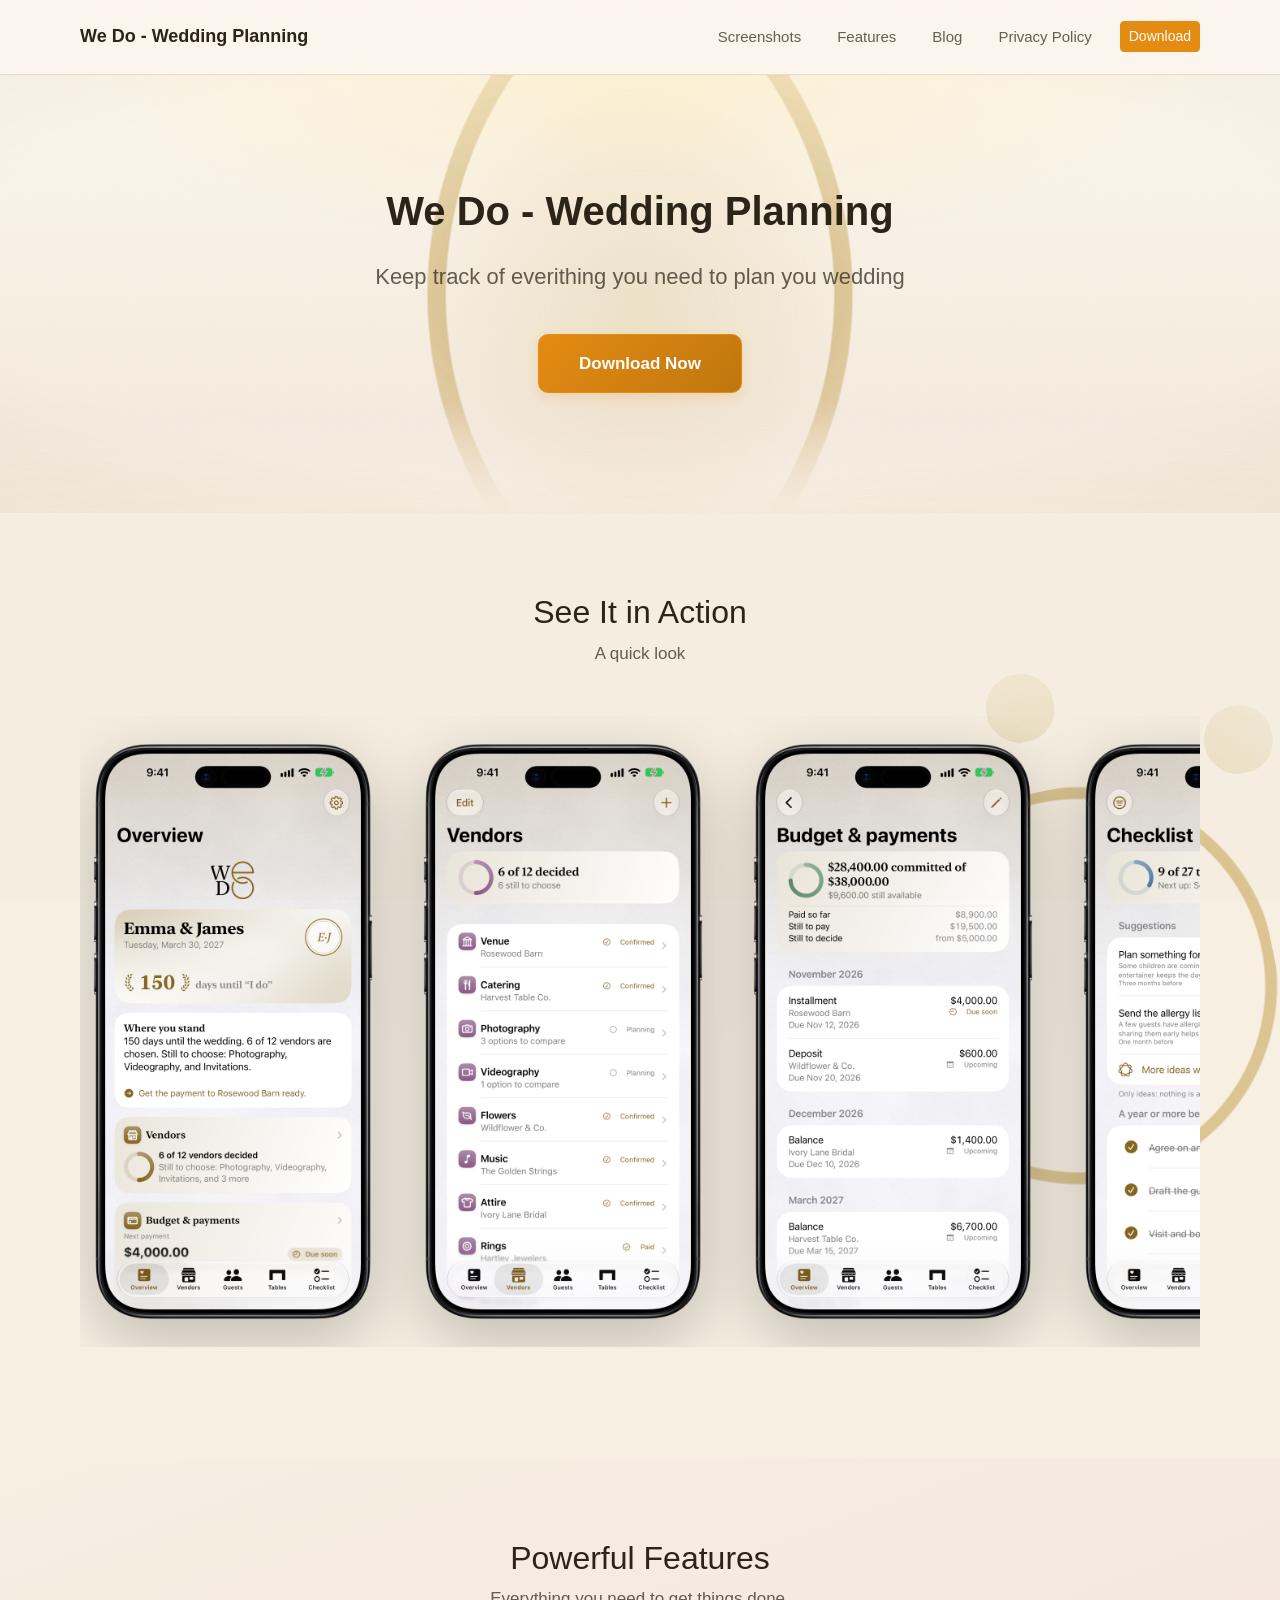
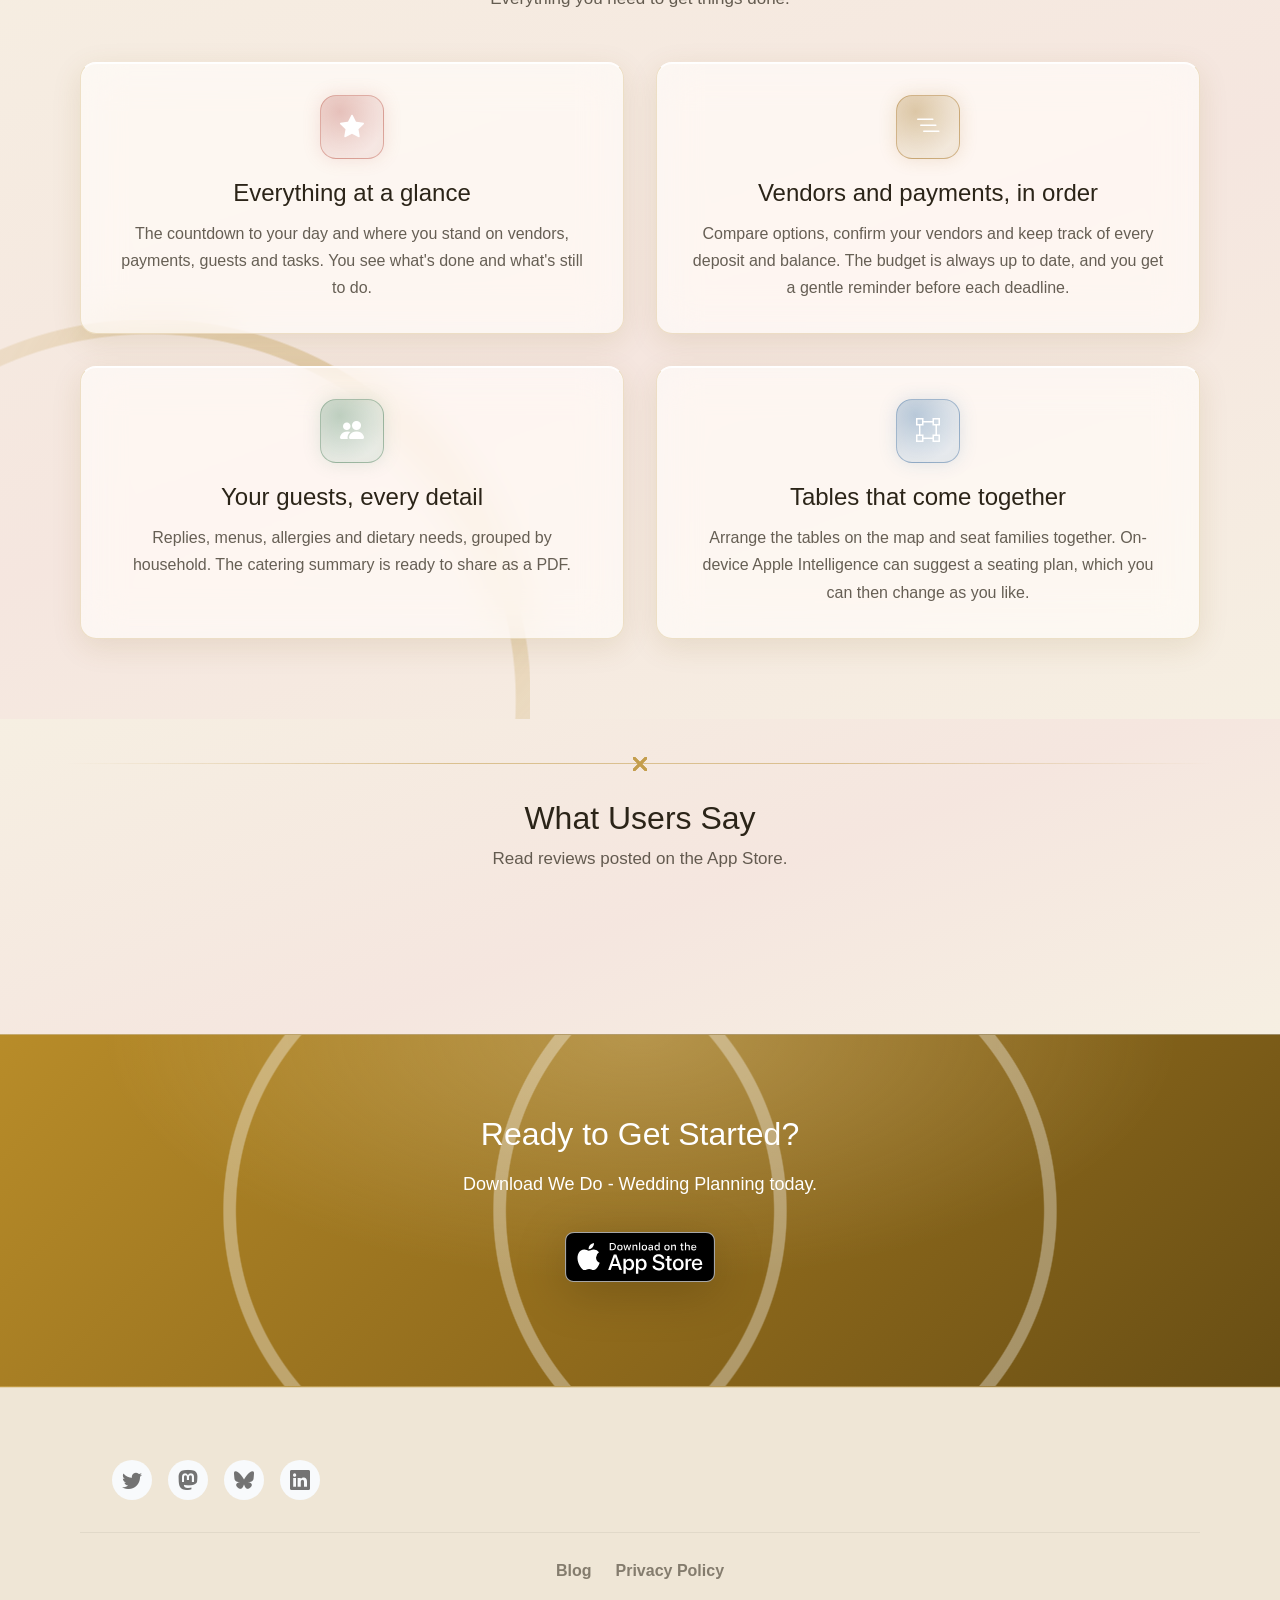
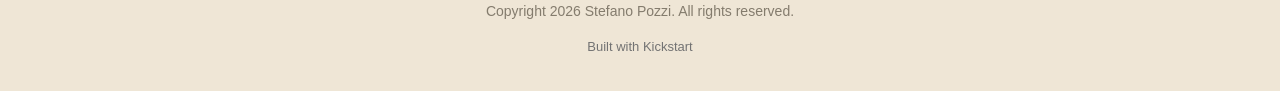
==== index.html @ 228f0b12 "Deploy website – 1 Nov 2026 at 17:12" ====
<!doctype html>
<html lang="en" data-light-theme="light" data-dark-theme="dark">
  <head>
    <base href="./" />
    <meta property="og:site_name" content="We Do - Wedding Planning" />
    <meta property="og:title" content="We Do - Wedding Planning" />
    <meta name="twitter:title" content="We Do - Wedding Planning" />
    <meta property="og:url" content="https://example.com/" />
    <meta name="twitter:domain" content="example.com" />
    <meta name="twitter:card" content="summary_large_image" />
    <meta name="twitter:dnt" content="on" />
    <meta charset="utf-8" />
    <meta name="viewport" content="width=device-width, initial-scale=1" />
    <meta name="author" content="Stefano Pozzi" />
    <meta name="generator" content="Ignite v0.6.0" />
    <title>We Do - Wedding Planning</title>
    <link href="css/bootstrap.min.css" rel="stylesheet" />
    <link href="css/bootstrap-icons.min.css" rel="stylesheet" />
    <link href="css/ignite-core.min.css" rel="stylesheet" />
    <link href="https://example.com/" rel="canonical" />
    <link href="css/styles.css" rel="stylesheet" />
    <style>
:root {
    --primary-color: #e58d12;
    --primary-rgb: 229, 141, 18;
    --font-family: -apple-system, BlinkMacSystemFont, 'Segoe UI', Roboto, 'Helvetica Neue', Arial, sans-serif;
    color-scheme: light dark;
}
</style>
    <link href="css/custom.css" rel="stylesheet" />
    <meta name="apple-itunes-app" content="app-id=6824412482" />
  </head>
  <body data-site-classes="site-shell">
    <header>
      <nav class="site-header navbar navbar-expand-md">
        <div class="container flex-wrap flex-lg-nowrap">
          <div class="me-2 me-md-auto">
            <a href="./" class="brand-link d-inline-flex align-items-center navbar-brand"><span class="brand-name">We Do - Wedding Planning</span></a>
          </div>
          <button type="button" class="navbar-toggler btn" data-bs-toggle="collapse" data-bs-target="#navbarCollapse" aria-controls="navbarCollapse" aria-expanded="false" aria-label="Toggle navigation"><span class="navbar-toggler-icon"></span></button>
          <div id="navbarCollapse" class="collapse navbar-collapse">
            <ul class="navbar-nav mb-2 mb-md-0 col justify-content-end">
              <li class="nav-item"><a href="#screenshots" class="nav-link text-nowrap">Screenshots</a></li>
              <li class="nav-item"><a href="#features" class="nav-link text-nowrap">Features</a></li>
              <li class="nav-item"><a href="https://wedoplan.app/blog" class="nav-link text-nowrap">Blog</a></li>
              <li class="nav-item"><a href="https://wedoplan.app/privacy" class="nav-link text-nowrap">Privacy Policy</a></li>
              <li class="nav-item"><a href="https://apps.apple.com/app/id6824412482" class="text-nowrap btn btn-sm btn-primary">Download</a></li>
            </ul>
          </div>
        </div>
      </nav>
    </header>
    <main class="site-main">
      <div class="ig-main-content">
        <div id="hero" class="hero hero-centered">
          <div class="container">
            <div class="hero-content">
              <h1 class="hero-title">We Do - Wedding Planning</h1>
              <p class="hero-subtitle">Keep track of everithing you need to plan you wedding</p>
              <div class="hero-cta">
                <a href="https://apps.apple.com/app/id6824412482" class="cta-button cta-button-primary btn btn-primary">Download Now</a>
              </div>
            </div>
          </div>
        </div>
        <div id="screenshots" class="screenshots-section screenshots-carousel">
          <div class="container">
            <div class="section-header">
              <h2>See It in Action</h2>
              <p class="section-description">A quick look</p>
            </div>
            <div class="screenshots-container">
              <div class="screenshots-scroll">
                <div class="screenshot-card">
                  <button type="button" class="screenshot-trigger btn" data-bs-toggle="modal" data-bs-target="#screenshot-modal-0"><img src="images/screenshots/01-overview-framed.png" alt="Overview" class="screenshot-image screenshot-frame-image" /></button>
                </div>
                <div class="screenshot-card">
                  <button type="button" class="screenshot-trigger btn" data-bs-toggle="modal" data-bs-target="#screenshot-modal-1"><img src="images/screenshots/02-vendors-framed.png" alt="Vednors" class="screenshot-image screenshot-frame-image" /></button>
                </div>
                <div class="screenshot-card">
                  <button type="button" class="screenshot-trigger btn" data-bs-toggle="modal" data-bs-target="#screenshot-modal-2"><img src="images/screenshots/06-payments-framed.png" alt="Budget" class="screenshot-image screenshot-frame-image" /></button>
                </div>
                <div class="screenshot-card">
                  <button type="button" class="screenshot-trigger btn" data-bs-toggle="modal" data-bs-target="#screenshot-modal-3"><img src="images/screenshots/05-checklist-framed.png" alt="Checklist" class="screenshot-image screenshot-frame-image" /></button>
                </div>
                <div class="screenshot-card">
                  <button type="button" class="screenshot-trigger btn" data-bs-toggle="modal" data-bs-target="#screenshot-modal-4"><img src="images/screenshots/04-tables-framed.png" alt="Tables" class="screenshot-image screenshot-frame-image" /></button>
                </div>
                <div class="screenshot-card">
                  <button type="button" class="screenshot-trigger btn" data-bs-toggle="modal" data-bs-target="#screenshot-modal-5"><img src="images/screenshots/screenshot-wedo-screenshots-iphone-6-9-31-10-2026-at-11-53-02-framed.png" alt="Widget" class="screenshot-image screenshot-frame-image" /></button>
                </div>
                <div class="screenshot-card">
                  <button type="button" class="screenshot-trigger btn" data-bs-toggle="modal" data-bs-target="#screenshot-modal-6"><img src="images/screenshots/05-schedule-framed.png" alt="Duo - Schedule" class="screenshot-image screenshot-frame-image" /></button>
                </div>
                <div class="screenshot-card">
                  <button type="button" class="screenshot-trigger btn" data-bs-toggle="modal" data-bs-target="#screenshot-modal-7"><img src="images/screenshots/01-tables-framed.png" alt="Duo - Tables" class="screenshot-image screenshot-frame-image screenshot-landscape-image" /></button>
                </div>
                <div class="screenshot-card">
                  <button type="button" class="screenshot-trigger btn" data-bs-toggle="modal" data-bs-target="#screenshot-modal-8"><img src="images/screenshots/03-report-framed.png" alt="Duo - Report" class="screenshot-image screenshot-frame-image screenshot-landscape-image" /></button>
                </div>
                <div class="screenshot-card">
                  <button type="button" class="screenshot-trigger btn" data-bs-toggle="modal" data-bs-target="#screenshot-modal-9"><img src="images/screenshots/screenshot-wedo-screenshots-iphone-duo-31-10-2026-at-11-14-54-framed.png" alt="Duo - widget" class="screenshot-image screenshot-frame-image screenshot-landscape-image" /></button>
                </div>
                <div class="screenshot-card">
                  <button type="button" class="screenshot-trigger btn" data-bs-toggle="modal" data-bs-target="#screenshot-modal-10"><img src="images/screenshots/02-guests-framed.png" alt="MAc - guests" class="screenshot-image screenshot-frame-image screenshot-landscape-image" /></button>
                </div>
                <div class="screenshot-card">
                  <button type="button" class="screenshot-trigger btn" data-bs-toggle="modal" data-bs-target="#screenshot-modal-11"><img src="images/screenshots/05-payments-framed.png" alt="Mac - payments" class="screenshot-image screenshot-frame-image screenshot-landscape-image" /></button>
                </div>
              </div>
            </div>
            <div id="screenshot-modal-0" tabindex="-1" class="modal fade screenshot-modal" aria-labelledby="screenshotModalLabel0" aria-hidden="true">
              <div class="modal-dialog modal-lg modal-dialog-centered">
                <div class="modal-content">
                  <div class="modal-header">
                    <h4>Screenshot 1</h4>
                    <button type="button" class="btn btn-close" data-bs-dismiss="modal" label="Close"></button>
                  </div>
                  <div class="modal-body text-center">
                    <img src="images/screenshots/01-overview-framed.png" alt="Overview" class="img-fluid screenshot-lightbox-image screenshot-frame-image" />
                  </div>
                </div>
              </div>
            </div>
            <div id="screenshot-modal-1" tabindex="-1" class="modal fade screenshot-modal" aria-labelledby="screenshotModalLabel1" aria-hidden="true">
              <div class="modal-dialog modal-lg modal-dialog-centered">
                <div class="modal-content">
                  <div class="modal-header">
                    <h4>Screenshot 2</h4>
                    <button type="button" class="btn btn-close" data-bs-dismiss="modal" label="Close"></button>
                  </div>
                  <div class="modal-body text-center">
                    <img src="images/screenshots/02-vendors-framed.png" alt="Vednors" class="img-fluid screenshot-lightbox-image screenshot-frame-image" />
                  </div>
                </div>
              </div>
            </div>
            <div id="screenshot-modal-2" tabindex="-1" class="modal fade screenshot-modal" aria-labelledby="screenshotModalLabel2" aria-hidden="true">
              <div class="modal-dialog modal-lg modal-dialog-centered">
                <div class="modal-content">
                  <div class="modal-header">
                    <h4>Screenshot 3</h4>
                    <button type="button" class="btn btn-close" data-bs-dismiss="modal" label="Close"></button>
                  </div>
                  <div class="modal-body text-center">
                    <img src="images/screenshots/06-payments-framed.png" alt="Budget" class="img-fluid screenshot-lightbox-image screenshot-frame-image" />
                  </div>
                </div>
              </div>
            </div>
            <div id="screenshot-modal-3" tabindex="-1" class="modal fade screenshot-modal" aria-labelledby="screenshotModalLabel3" aria-hidden="true">
              <div class="modal-dialog modal-lg modal-dialog-centered">
                <div class="modal-content">
                  <div class="modal-header">
                    <h4>Screenshot 4</h4>
                    <button type="button" class="btn btn-close" data-bs-dismiss="modal" label="Close"></button>
                  </div>
                  <div class="modal-body text-center">
                    <img src="images/screenshots/05-checklist-framed.png" alt="Checklist" class="img-fluid screenshot-lightbox-image screenshot-frame-image" />
                  </div>
                </div>
              </div>
            </div>
            <div id="screenshot-modal-4" tabindex="-1" class="modal fade screenshot-modal" aria-labelledby="screenshotModalLabel4" aria-hidden="true">
              <div class="modal-dialog modal-lg modal-dialog-centered">
                <div class="modal-content">
                  <div class="modal-header">
                    <h4>Screenshot 5</h4>
                    <button type="button" class="btn btn-close" data-bs-dismiss="modal" label="Close"></button>
                  </div>
                  <div class="modal-body text-center">
                    <img src="images/screenshots/04-tables-framed.png" alt="Tables" class="img-fluid screenshot-lightbox-image screenshot-frame-image" />
                  </div>
                </div>
              </div>
            </div>
            <div id="screenshot-modal-5" tabindex="-1" class="modal fade screenshot-modal" aria-labelledby="screenshotModalLabel5" aria-hidden="true">
              <div class="modal-dialog modal-lg modal-dialog-centered">
                <div class="modal-content">
                  <div class="modal-header">
                    <h4>Screenshot 6</h4>
                    <button type="button" class="btn btn-close" data-bs-dismiss="modal" label="Close"></button>
                  </div>
                  <div class="modal-body text-center">
                    <img src="images/screenshots/screenshot-wedo-screenshots-iphone-6-9-31-10-2026-at-11-53-02-framed.png" alt="Widget" class="img-fluid screenshot-lightbox-image screenshot-frame-image" />
                  </div>
                </div>
              </div>
            </div>
            <div id="screenshot-modal-6" tabindex="-1" class="modal fade screenshot-modal" aria-labelledby="screenshotModalLabel6" aria-hidden="true">
              <div class="modal-dialog modal-lg modal-dialog-centered">
                <div class="modal-content">
                  <div class="modal-header">
                    <h4>Screenshot 7</h4>
                    <button type="button" class="btn btn-close" data-bs-dismiss="modal" label="Close"></button>
                  </div>
                  <div class="modal-body text-center">
                    <img src="images/screenshots/05-schedule-framed.png" alt="Duo - Schedule" class="img-fluid screenshot-lightbox-image screenshot-frame-image" />
                  </div>
                </div>
              </div>
            </div>
            <div id="screenshot-modal-7" tabindex="-1" class="modal fade screenshot-modal" aria-labelledby="screenshotModalLabel7" aria-hidden="true">
              <div class="modal-dialog modal-lg modal-dialog-centered">
                <div class="modal-content">
                  <div class="modal-header">
                    <h4>Screenshot 8</h4>
                    <button type="button" class="btn btn-close" data-bs-dismiss="modal" label="Close"></button>
                  </div>
                  <div class="modal-body text-center">
                    <img src="images/screenshots/01-tables-framed.png" alt="Duo - Tables" class="img-fluid screenshot-lightbox-image screenshot-frame-image screenshot-landscape-image" />
                  </div>
                </div>
              </div>
            </div>
            <div id="screenshot-modal-8" tabindex="-1" class="modal fade screenshot-modal" aria-labelledby="screenshotModalLabel8" aria-hidden="true">
              <div class="modal-dialog modal-lg modal-dialog-centered">
                <div class="modal-content">
                  <div class="modal-header">
                    <h4>Screenshot 9</h4>
                    <button type="button" class="btn btn-close" data-bs-dismiss="modal" label="Close"></button>
                  </div>
                  <div class="modal-body text-center">
                    <img src="images/screenshots/03-report-framed.png" alt="Duo - Report" class="img-fluid screenshot-lightbox-image screenshot-frame-image screenshot-landscape-image" />
                  </div>
                </div>
              </div>
            </div>
            <div id="screenshot-modal-9" tabindex="-1" class="modal fade screenshot-modal" aria-labelledby="screenshotModalLabel9" aria-hidden="true">
              <div class="modal-dialog modal-lg modal-dialog-centered">
                <div class="modal-content">
                  <div class="modal-header">
                    <h4>Screenshot 10</h4>
                    <button type="button" class="btn btn-close" data-bs-dismiss="modal" label="Close"></button>
                  </div>
                  <div class="modal-body text-center">
                    <img src="images/screenshots/screenshot-wedo-screenshots-iphone-duo-31-10-2026-at-11-14-54-framed.png" alt="Duo - widget" class="img-fluid screenshot-lightbox-image screenshot-frame-image screenshot-landscape-image" />
                  </div>
                </div>
              </div>
            </div>
            <div id="screenshot-modal-10" tabindex="-1" class="modal fade screenshot-modal" aria-labelledby="screenshotModalLabel10" aria-hidden="true">
              <div class="modal-dialog modal-lg modal-dialog-centered">
                <div class="modal-content">
                  <div class="modal-header">
                    <h4>Screenshot 11</h4>
                    <button type="button" class="btn btn-close" data-bs-dismiss="modal" label="Close"></button>
                  </div>
                  <div class="modal-body text-center">
                    <img src="images/screenshots/02-guests-framed.png" alt="MAc - guests" class="img-fluid screenshot-lightbox-image screenshot-frame-image screenshot-landscape-image" />
                  </div>
                </div>
              </div>
            </div>
            <div id="screenshot-modal-11" tabindex="-1" class="modal fade screenshot-modal" aria-labelledby="screenshotModalLabel11" aria-hidden="true">
              <div class="modal-dialog modal-lg modal-dialog-centered">
                <div class="modal-content">
                  <div class="modal-header">
                    <h4>Screenshot 12</h4>
                    <button type="button" class="btn btn-close" data-bs-dismiss="modal" label="Close"></button>
                  </div>
                  <div class="modal-body text-center">
                    <img src="images/screenshots/05-payments-framed.png" alt="Mac - payments" class="img-fluid screenshot-lightbox-image screenshot-frame-image screenshot-landscape-image" />
                  </div>
                </div>
              </div>
            </div>
          </div>
        </div>
        <div id="features" class="features-section features-grid-layout features-grid-multiple-of-two">
          <div class="container">
            <div class="section-header">
              <h2>Powerful Features</h2>
              <p class="section-description">Everything you need to get things done.</p>
            </div>
            <div class="features-grid">
              <div class="feature-card">
                <div class="feature-icon">
                  <i class="feature-icon-image bi-star-fill"></i>
                </div>
                <h4 class="feature-title">Everything at a glance</h4>
                <p class="feature-description">The countdown to your day and where you stand on vendors, payments, guests and tasks. You see what's done and what's still to do.</p>
              </div>
              <div class="feature-card">
                <div class="feature-icon">
                  <i class="feature-icon-image bi-list-nested"></i>
                </div>
                <h4 class="feature-title">Vendors and payments, in order</h4>
                <p class="feature-description">Compare options, confirm your vendors and keep track of every deposit and balance. The budget is always up to date, and you get a gentle reminder before each deadline.</p>
              </div>
              <div class="feature-card">
                <div class="feature-icon">
                  <i class="feature-icon-image bi-people-fill"></i>
                </div>
                <h4 class="feature-title">Your guests, every detail</h4>
                <p class="feature-description">Replies, menus, allergies and dietary needs, grouped by household. The catering summary is ready to share as a PDF.</p>
              </div>
              <div class="feature-card">
                <div class="feature-icon">
                  <i class="feature-icon-image bi-bounding-box"></i>
                </div>
                <h4 class="feature-title">Tables that come together</h4>
                <p class="feature-description">Arrange the tables on the map and seat families together. On-device Apple Intelligence can suggest a seating plan, which you can then change as you like.</p>
              </div>
            </div>
          </div>
        </div>
        <div id="reviews" class="testimonials-section testimonials-carousel">
          <div class="container">
            <div class="section-header">
              <h2>What Users Say</h2>
              <p class="section-description">Read reviews posted on the App Store.</p>
            </div>
            <div class="testimonials-scroll"></div>
          </div>
        </div>
        <div id="download" class="download-section">
          <div class="container">
            <div class="download-content">
              <h2>Ready to Get Started?</h2>
              <p class="download-description">Download We Do - Wedding Planning today.</p>
              <div class="store-badges">
                <a href="https://apps.apple.com/app/id6824412482" class="store-badge-link"><img src="images/app-store-download-black.svg" alt="Download on the App Store" class="store-badge store-badge-light-mode" /><img src="images/app-store-download-white.svg" alt="Download on the App Store" class="store-badge store-badge-dark-mode" /></a>
              </div>
            </div>
          </div>
        </div>
      </div>
    </main>
    <div class="site-footer">
      <div class="container">
        <div class="footer-content">
          <div class="footer-brand"></div>
          <div class="footer-social">
            <a href="https://x.com/Ste_Pozzi" class="social-link"><i class="bi-twitter"></i></a>
            <a href="https://iosdev.space/@stepozzi" class="social-link"><i class="bi-mastodon"></i></a>
            <a href="https://bsky.app/profile/stepozzi.bsky.social" class="social-link"><i class="bi-bluesky"></i></a>
            <a href="https://www.linkedin.com/in/stefano12pozzi/" class="social-link"><i class="bi-linkedin"></i></a>
          </div>
        </div>
        <div class="footer-copyright">
          <div class="footer-links">
            <a href="blog/" class="footer-privacy-link">Blog</a>
            <a href="privacy/" class="footer-privacy-link">Privacy Policy</a>
          </div>
          <p>Copyright 2026 Stefano Pozzi. All rights reserved.</p>
          <a href="https://www.kickstart.tools" class="footer-kickstart-link">Built with Kickstart</a>
        </div>
      </div>
    </div>
    <script src="js/bootstrap.bundle.min.js"></script>
    <script src="js/ignite-core.js"></script>
  </body>
</html>
---- css/ignite-core.min.css ----
/* Since positioning the image, we need to help out the caption */
.carousel-caption {
  bottom: 3rem;
  z-index: 10;
}

/* Declare heights because of positioning of img element */
.carousel-item {
  height: 32rem;
}

/* Removing padding from the last paragraph in an alert. */
div.alert p:last-child {
  margin-bottom: 0;
}

.font-inherit, .font-inherit * {
  font: inherit;
}

.color-inherit, .color-inherit * {
  color: inherit;
}

.line-height-inherit {
  line-height: inherit;
}

.form-control::placeholder {
    color: gray;
    opacity: 1;
}
/* Removing text syling from a link. */
.link-plain {
    color: inherit;
    text-decoration: none;
    cursor: pointer;
}

/* Define CSS Variables for Material Backgrounds */
:root {
    /* Light Material Values */
    --material-light-ultra-thin: rgba(255, 255, 255, 0.5);
    --material-light-ultra-thin-blur: rgba(255, 255, 255, 0.2);
    --material-light-thin: rgba(255, 255, 255, 0.6);
    --material-light-thin-blur: rgba(255, 255, 255, 0.3);
    --material-light-regular: rgba(255, 255, 255, 0.7);
    --material-light-regular-blur: rgba(255, 255, 255, 0.4);
    --material-light-thick: rgba(255, 255, 255, 0.8);
    --material-light-thick-blur: rgba(255, 255, 255, 0.5);
    --material-light-ultra-thick: rgba(255, 255, 255, 0.9);
    --material-light-ultra-thick-blur: rgba(255, 255, 255, 0.6);

    /* Dark Material Values */
    --material-dark-ultra-thin: rgba(30, 30, 30, 0.5);
    --material-dark-ultra-thin-blur: rgba(30, 30, 30, 0.2);
    --material-dark-thin: rgba(30, 30, 30, 0.6);
    --material-dark-thin-blur: rgba(30, 30, 30, 0.3);
    --material-dark-regular: rgba(30, 30, 30, 0.7);
    --material-dark-regular-blur: rgba(30, 30, 30, 0.4);
    --material-dark-thick: rgba(30, 30, 30, 0.8);
    --material-dark-thick-blur: rgba(30, 30, 30, 0.5);
    --material-dark-ultra-thick: rgba(30, 30, 30, 0.9);
    --material-dark-ultra-thick-blur: rgba(30, 30, 30, 0.6);
}

/* Auto-switching Material Classes */
.material-ultra-thin {
    background: var(--material-light-ultra-thin);
    @supports ((backdrop-filter: blur(10px)) or (-webkit-backdrop-filter: blur(10px))) {
        background: var(--material-light-ultra-thin-blur);
        -webkit-backdrop-filter: blur(10px) saturate(180%);
        backdrop-filter: blur(10px) saturate(180%);
    }
}

.material-thin {
    background: var(--material-light-thin);
    @supports ((backdrop-filter: blur(20px)) or (-webkit-backdrop-filter: blur(20px))) {
        background: var(--material-light-thin-blur);
        -webkit-backdrop-filter: blur(20px) saturate(180%);
        backdrop-filter: blur(20px) saturate(180%);
    }
}

.material-regular {
    background: var(--material-light-regular);
    @supports ((backdrop-filter: blur(30px)) or (-webkit-backdrop-filter: blur(30px))) {
        background: var(--material-light-regular-blur);
        -webkit-backdrop-filter: blur(30px) saturate(180%);
        backdrop-filter: blur(30px) saturate(180%);
    }
}

.material-thick {
    background: var(--material-light-thick);
    @supports ((backdrop-filter: blur(50px)) or (-webkit-backdrop-filter: blur(50px))) {
        background: var(--material-light-thick-blur);
        -webkit-backdrop-filter: blur(50px) saturate(180%);
        backdrop-filter: blur(50px) saturate(180%);
    }
}

.material-ultra-thick {
    background: var(--material-light-ultra-thick);
    @supports ((backdrop-filter: blur(70px)) or (-webkit-backdrop-filter: blur(70px))) {
        background: var(--material-light-ultra-thick-blur);
        -webkit-backdrop-filter: blur(70px) saturate(180%);
        backdrop-filter: blur(70px) saturate(180%);
    }
}

[data-bs-theme*="dark"] .material-ultra-thin {
    background: var(--material-dark-ultra-thin);
    @supports ((backdrop-filter: blur(10px)) or (-webkit-backdrop-filter: blur(10px))) {
        background: var(--material-dark-ultra-thin-blur);
        -webkit-backdrop-filter: blur(10px) saturate(180%);
        backdrop-filter: blur(10px) saturate(180%);
    }
}

[data-bs-theme*="dark"] .material-thin {
    background: var(--material-dark-thin);
    @supports ((backdrop-filter: blur(20px)) or (-webkit-backdrop-filter: blur(20px))) {
        background: var(--material-dark-thin-blur);
        -webkit-backdrop-filter: blur(20px) saturate(180%);
        backdrop-filter: blur(20px) saturate(180%);
    }
}

[data-bs-theme*="dark"] .material-regular {
    background: var(--material-dark-regular);
    @supports ((backdrop-filter: blur(30px)) or (-webkit-backdrop-filter: blur(30px))) {
        background: var(--material-dark-regular-blur);
        -webkit-backdrop-filter: blur(30px) saturate(180%);
        backdrop-filter: blur(30px) saturate(180%);
    }
}

[data-bs-theme*="dark"] .material-thick {
    background: var(--material-dark-thick);
    @supports ((backdrop-filter: blur(50px)) or (-webkit-backdrop-filter: blur(50px))) {
        background: var(--material-dark-thick-blur);
        -webkit-backdrop-filter: blur(50px) saturate(180%);
        backdrop-filter: blur(50px) saturate(180%);
    }
}

[data-bs-theme*="dark"] .material-ultra-thick {
    background: var(--material-dark-ultra-thick);
    @supports ((backdrop-filter: blur(70px)) or (-webkit-backdrop-filter: blur(70px))) {
        background: var(--material-dark-ultra-thick-blur);
        -webkit-backdrop-filter: blur(70px) saturate(180%);
        backdrop-filter: blur(70px) saturate(180%);
    }
}

/* Light Material Classes (for explicit overrides) */
.material-ultra-thin-light {
    background: var(--material-light-ultra-thin);
    @supports ((backdrop-filter: blur(10px)) or (-webkit-backdrop-filter: blur(10px))) {
        background: var(--material-light-ultra-thin-blur);
        -webkit-backdrop-filter: blur(10px) saturate(180%);
        backdrop-filter: blur(10px) saturate(180%);
    }
}

.material-thin-light {
    background: var(--material-light-thin);
    @supports ((backdrop-filter: blur(20px)) or (-webkit-backdrop-filter: blur(20px))) {
        background: var(--material-light-thin-blur);
        -webkit-backdrop-filter: blur(20px) saturate(180%);
        backdrop-filter: blur(20px) saturate(180%);
    }
}

.material-regular-light {
    background: var(--material-light-regular);
    @supports ((backdrop-filter: blur(30px)) or (-webkit-backdrop-filter: blur(30px))) {
        background: var(--material-light-regular-blur);
        -webkit-backdrop-filter: blur(30px) saturate(180%);
        backdrop-filter: blur(30px) saturate(180%);
    }
}

.material-thick-light {
    background: var(--material-light-thick);
    @supports ((backdrop-filter: blur(50px)) or (-webkit-backdrop-filter: blur(50px))) {
        background: var(--material-light-thick-blur);
        -webkit-backdrop-filter: blur(50px) saturate(180%);
        backdrop-filter: blur(50px) saturate(180%);
    }
}

.material-ultra-thick-light {
    background: var(--material-light-ultra-thick);
    @supports ((backdrop-filter: blur(70px)) or (-webkit-backdrop-filter: blur(70px))) {
        background: var(--material-light-ultra-thick-blur);
        -webkit-backdrop-filter: blur(70px) saturate(180%);
        backdrop-filter: blur(70px) saturate(180%);
    }
}

/* Dark Material Classes (for explicit overrides) */
.material-ultra-thin-dark {
    background: var(--material-dark-ultra-thin);
    @supports ((backdrop-filter: blur(10px)) or (-webkit-backdrop-filter: blur(10px))) {
        background: var(--material-dark-ultra-thin-blur);
        -webkit-backdrop-filter: blur(10px) saturate(180%);
        backdrop-filter: blur(10px) saturate(180%);
    }
}

.material-thin-dark {
    background: var(--material-dark-thin);
    @supports ((backdrop-filter: blur(20px)) or (-webkit-backdrop-filter: blur(20px))) {
        background: var(--material-dark-thin-blur);
        -webkit-backdrop-filter: blur(20px) saturate(180%);
        backdrop-filter: blur(20px) saturate(180%);
    }
}

.material-regular-dark {
    background: var(--material-dark-regular);
    @supports ((backdrop-filter: blur(30px)) or (-webkit-backdrop-filter: blur(30px))) {
        background: var(--material-dark-regular-blur);
        -webkit-backdrop-filter: blur(30px) saturate(180%);
        backdrop-filter: blur(30px) saturate(180%);
    }
}

.material-thick-dark {
    background: var(--material-dark-thick);
    @supports ((backdrop-filter: blur(50px)) or (-webkit-backdrop-filter: blur(50px))) {
        background: var(--material-dark-thick-blur);
        -webkit-backdrop-filter: blur(50px) saturate(180%);
        backdrop-filter: blur(50px) saturate(180%);
    }
}

.material-ultra-thick-dark {
    background: var(--material-dark-ultra-thick);
    @supports ((backdrop-filter: blur(70px)) or (-webkit-backdrop-filter: blur(70px))) {
        background: var(--material-dark-ultra-thick-blur);
        -webkit-backdrop-filter: blur(70px) saturate(180%);
        backdrop-filter: blur(70px) saturate(180%);
    }
}

.ig-text-small {
    font-size: 0.9rem;
}

.ig-text-xSmall {
    font-size: 0.8rem;
}

.ig-text-xxSmall {
    font-size: 0.7rem;
}

.ig-text-xxxSmall {
    font-size: 0.6rem;
}

.ig-line-clamp {
    overflow: hidden;
    display: -webkit-box;
    -webkit-box-orient: vertical;
    -webkit-line-clamp: var(--ig-max-line-length, 1);
}

.ig-line-clamp-none {
    overflow: visible;
    display: block;
    -webkit-box-orient: horizontal;
    -webkit-line-clamp: unset;
}


:root {
    --bs-primary: rgb(13 110 253 / 100%);
    --bs-primary-rgb: 13, 110, 253;
    --bs-primary-text-emphasis: rgb(5 44 101 / 100%);
    --bs-primary-bg-subtle: rgb(206 226 254 / 100%);
    --bs-primary-border-subtle: rgb(109 168 253 / 100%);
    --bs-secondary: rgb(108 117 125 / 100%);
    --bs-secondary-rgb: 108, 117, 125;
    --bs-secondary-text-emphasis: rgb(43 46 50 / 100%);
    --bs-secondary-bg-subtle: rgb(225 227 229 / 100%);
    --bs-secondary-border-subtle: rgb(166 172 177 / 100%);
    --bs-success: rgb(25 135 84 / 100%);
    --bs-success-rgb: 25, 135, 84;
    --bs-success-text-emphasis: rgb(10 54 33 / 100%);
    --bs-success-bg-subtle: rgb(209 231 220 / 100%);
    --bs-success-border-subtle: rgb(117 183 152 / 100%);
    --bs-info: rgb(13 202 240 / 100%);
    --bs-info-rgb: 13, 202, 240;
    --bs-info-text-emphasis: rgb(5 80 96 / 100%);
    --bs-info-bg-subtle: rgb(206 244 252 / 100%);
    --bs-info-border-subtle: rgb(109 223 246 / 100%);
    --bs-warning: rgb(255 193 7 / 100%);
    --bs-warning-rgb: 255, 193, 7;
    --bs-warning-text-emphasis: rgb(102 77 2 / 100%);
    --bs-warning-bg-subtle: rgb(255 242 205 / 100%);
    --bs-warning-border-subtle: rgb(255 217 106 / 100%);
    --bs-danger: rgb(220 53 69 / 100%);
    --bs-danger-rgb: 220, 53, 69;
    --bs-danger-text-emphasis: rgb(88 21 27 / 100%);
    --bs-danger-bg-subtle: rgb(248 214 217 / 100%);
    --bs-danger-border-subtle: rgb(234 133 143 / 100%);
    --bs-light: rgb(248 249 250 / 100%);
    --bs-light-rgb: 248, 249, 250;
    --bs-light-text-emphasis: rgb(49 49 49 / 100%);
    --bs-light-bg-subtle: rgb(253 253 254 / 100%);
    --bs-light-border-subtle: rgb(198 199 200 / 100%);
    --bs-dark: rgb(33 37 41 / 100%);
    --bs-dark-rgb: 33, 37, 41;
    --bs-dark-text-emphasis: rgb(13 14 16 / 100%);
    --bs-dark-bg-subtle: rgb(210 211 212 / 100%);
    --bs-dark-border-subtle: rgb(121 124 126 / 100%);
    --bs-body-color: rgb(33 37 41 / 100%);
    --bs-body-color-rgb: 33, 37, 41;
    --bs-body-bg: rgb(255 255 255 / 100%);
    --bs-body-bg-rgb: 255, 255, 255;
    --bs-emphasis-color-rgb: 0, 0, 0;
    --bs-secondary-color: rgb(8415 9435 10455 / 75%);
    --bs-secondary-color-rgb: 8415, 9435, 10455;
    --bs-tertiary-color: rgb(8415 9435 10455 / 50%);
    --bs-tertiary-color-rgb: 8415, 9435, 10455;
    --bs-secondary-bg: rgb(233 236 239 / 100%);
    --bs-secondary-bg-rgb: 233, 236, 239;
    --bs-tertiary-bg: rgb(248 249 250 / 100%);
    --bs-tertiary-bg-rgb: 248, 249, 250;
    --bs-link-color: rgb(13 110 253 / 100%);
    --bs-link-color-rgb: 13, 110, 253;
    --bs-link-hover-color: rgb(10 88 202 / 100%);
    --bs-link-hover-color-rgb: 10, 88, 202;
    --bs-border-color: rgb(222 226 230 / 100%);
    --bs-border-color-rgb: 222, 226, 230;
    --syntax-highlight-theme: "xcode-light";
}

@media (min-width: 540px) {
    .container {
    max-width: 540px;
}
}

@media (min-width: 720px) {
    .container {
    max-width: 720px;
}
}

@media (min-width: 960px) {
    .container {
    max-width: 960px;
}
}

@media (min-width: 1140px) {
    .container {
    max-width: 1140px;
}
}

@media (min-width: 1320px) {
    .container {
    max-width: 1320px;
}
}

/* Global style rules */

/* Root and body styles */
html {
    font-size: var(--bs-root-font-size, 16px);
}

body {
    font-family: var(--bs-body-font-family, system-ui, -apple-system, "Segoe UI", Roboto, "Helvetica Neue", "Noto Sans", "Liberation Sans", Arial, sans-serif);
    font-size: var(--bs-body-font-size, 1rem);
    line-height: var(--bs-body-line-height, 1.5);
    color: var(--bs-body-color);
    background-color: var(--bs-body-bg);
}

/* Link styles */
a {
    color: var(--bs-link-color);
    text-decoration: var(--bs-link-decoration, underline);
}

a:hover {
    color: var(--bs-link-hover-color);
}

/* Link role styles */
.link-primary {
    color: var(--bs-primary) !important;
    text-decoration-color: var(--bs-primary) !important;
}
.link-primary:hover {
    color: rgba(var(--bs-primary-rgb), 0.8) !important;
    text-decoration-color: rgba(var(--bs-primary-rgb), 0.8) !important;
}

.link-secondary {
    color: var(--bs-secondary) !important;
    text-decoration-color: var(--bs-secondary) !important;
}
.link-secondary:hover {
    color: rgba(var(--bs-secondary-rgb), 0.8) !important;
    text-decoration-color: rgba(var(--bs-secondary-rgb), 0.8) !important;
}

.link-success {
    color: var(--bs-success) !important;
    text-decoration-color: var(--bs-success) !important;
}
.link-success:hover {
    color: rgba(var(--bs-success-rgb), 0.8) !important;
    text-decoration-color: rgba(var(--bs-success-rgb), 0.8) !important;
}

.link-info {
    color: var(--bs-info) !important;
    text-decoration-color: var(--bs-info) !important;
}
.link-info:hover {
    color: rgba(var(--bs-info-rgb), 0.8) !important;
    text-decoration-color: rgba(var(--bs-info-rgb), 0.8) !important;
}

.link-warning {
    color: var(--bs-warning) !important;
    text-decoration-color: var(--bs-warning) !important;
}
.link-warning:hover {
    color: rgba(var(--bs-warning-rgb), 0.8) !important;
    text-decoration-color: rgba(var(--bs-warning-rgb), 0.8) !important;
}

.link-danger {
    color: var(--bs-danger) !important;
    text-decoration-color: var(--bs-danger) !important;
}
.link-danger:hover {
    color: rgba(var(--bs-danger-rgb), 0.8) !important;
    text-decoration-color: rgba(var(--bs-danger-rgb), 0.8) !important;
}

.link-light {
    color: var(--bs-light) !important;
    text-decoration-color: var(--bs-light) !important;
}
.link-light:hover {
    color: rgba(var(--bs-light-rgb), 0.8) !important;
    text-decoration-color: rgba(var(--bs-light-rgb), 0.8) !important;
}

.link-dark {
    color: var(--bs-dark) !important;
    text-decoration-color: var(--bs-dark) !important;
}
.link-dark:hover {
    color: rgba(var(--bs-dark-rgb), 0.8) !important;
    text-decoration-color: rgba(var(--bs-dark-rgb), 0.8) !important;
}

/* Alert styles */
.alert-primary {
    color: var(--bs-primary-text-emphasis);
    background-color: var(--bs-primary-bg-subtle);
    border-color: var(--bs-primary-border-subtle);
}

.alert-secondary {
    color: var(--bs-secondary-text-emphasis);
    background-color: var(--bs-secondary-bg-subtle);
    border-color: var(--bs-secondary-border-subtle);
}

.alert-success {
    color: var(--bs-success-text-emphasis);
    background-color: var(--bs-success-bg-subtle);
    border-color: var(--bs-success-border-subtle);
}

.alert-info {
    color: var(--bs-info-text-emphasis);
    background-color: var(--bs-info-bg-subtle);
    border-color: var(--bs-info-border-subtle);
}

.alert-warning {
    color: var(--bs-warning-text-emphasis);
    background-color: var(--bs-warning-bg-subtle);
    border-color: var(--bs-warning-border-subtle);
}

.alert-danger {
    color: var(--bs-danger-text-emphasis);
    background-color: var(--bs-danger-bg-subtle);
    border-color: var(--bs-danger-border-subtle);
}

.alert-light {
    color: var(--bs-light-text-emphasis);
    background-color: var(--bs-light-bg-subtle);
    border-color: var(--bs-light-border-subtle);
}

.alert-dark {
    color: var(--bs-dark-text-emphasis);
    background-color: var(--bs-dark-bg-subtle);
    border-color: var(--bs-dark-border-subtle);
}

/* Subtle backgrounds */
.bg-primary-subtle {
    background-color: rgba(var(--bs-primary-rgb), 0.15) !important;
}

.bg-secondary-subtle {
    background-color: rgba(var(--bs-secondary-rgb), 0.15) !important;
}

.bg-success-subtle {
    background-color: rgba(var(--bs-success-rgb), 0.15) !important;
}

.bg-info-subtle {
    background-color: rgba(var(--bs-info-rgb), 0.15) !important;
}

.bg-warning-subtle {
    background-color: rgba(var(--bs-warning-rgb), 0.15) !important;
}

.bg-danger-subtle {
    background-color: rgba(var(--bs-danger-rgb), 0.15) !important;
}

.bg-light-subtle {
    background-color: rgba(var(--bs-light-rgb), 0.15) !important;
}

.bg-dark-subtle {
    background-color: rgba(var(--bs-dark-rgb), 0.15) !important;
}

/* Card with solid background */
.text-bg-primary {
    color: #fff;
    background-color: var(--bs-primary) !important;
}

.text-bg-secondary {
    color: #fff;
    background-color: var(--bs-secondary) !important;
}

.text-bg-success {
    color: #fff;
    background-color: var(--bs-success) !important;
}

.text-bg-info {
    color: #000;
    background-color: var(--bs-info) !important;
}

.text-bg-warning {
    color: #000;
    background-color: var(--bs-warning) !important;
}

.text-bg-danger {
    color: #fff;
    background-color: var(--bs-danger) !important;
}

.text-bg-light {
    color: #000;
    background-color: var(--bs-light) !important;
}

.text-bg-dark {
    color: #fff;
    background-color: var(--bs-dark) !important;
}

/* Card with colored border */
.border-primary {
    border-color: var(--bs-primary) !important;
}

.border-secondary {
    border-color: var(--bs-secondary) !important;
}

.border-success {
    border-color: var(--bs-success) !important;
}

.border-info {
    border-color: var(--bs-info) !important;
}

.border-warning {
    border-color: var(--bs-warning) !important;
}

.border-danger {
    border-color: var(--bs-danger) !important;
}

.border-light {
    border-color: var(--bs-light) !important;
}

.border-dark {
    border-color: var(--bs-dark) !important;
}

/* Paragraph margin */
p {
    margin-top: 0;
    margin-bottom: var(--bs-paragraph-margin-bottom, 1rem);
}

/* Heading styles */
h1, h2, h3, h4, h5, h6 {
    font-family: var(--bs-headings-font-family, inherit);
    margin-bottom: var(--bs-headings-margin-bottom, 0.5rem);
    font-weight: var(--bs-headings-font-weight, 500);
    line-height: var(--bs-headings-line-height, 1.2);
    color: var(--bs-heading-color, inherit);
}

/* Individual heading sizes */
h1 { font-size: var(--bs-h1-font-size, 2.5rem); }
h2 { font-size: var(--bs-h2-font-size, 2rem); }
h3 { font-size: var(--bs-h3-font-size, 1.75rem); }
h4 { font-size: var(--bs-h4-font-size, 1.5rem); }
h5 { font-size: var(--bs-h5-font-size, 1.25rem); }
h6 { font-size: var(--bs-h6-font-size, 1rem); }

/* Font weights */
.fw-lighter { font-weight: var(--bs-font-weight-lighter, 200); }
.fw-light { font-weight: var(--bs-font-weight-light, 300); }
.fw-normal { font-weight: var(--bs-font-weight-normal, 400); }
.fw-bold { font-weight: var(--bs-font-weight-bold, 700); }
.fw-bolder { font-weight: var(--bs-font-weight-bolder, 800); }

/* Font sizes */
.fs-small { font-size: var(--bs-body-font-size-sm, 0.875rem); }
.fs-base { font-size: var(--bs-body-font-size, 1rem); }
.fs-large { font-size: var(--bs-body-font-size-lg, 1.25rem); }

/* Line heights */
.lh-1 { line-height: var(--bs-line-height-condensed, 1); }
.lh-base { line-height: var(--bs-line-height-base, 1.5); }
.lh-lg { line-height: var(--bs-line-height-expanded, 2); }

/* Inline code */
:not(pre) > code {
    font-family: var(--bs-font-monospace, monospace);
    font-size: var(--bs-code-font-size, 1em);
}

/* Code blocks */
code, pre {
    font-family: var(--bs-font-monospace, monospace);
    font-size: var(--code-block-font-size, 1em);
    margin-bottom: var(--bs-paragraph-margin-bottom, 1rem) !important;
}

/* Border styles */
.border { border: 1px solid var(--bs-border-color) !important; }

/* Color rules */
.text-primary { color: var(--bs-primary) !important; }
.text-secondary { color: var(--bs-secondary) !important; }
.text-success { color: var(--bs-success) !important; }
.text-info { color: var(--bs-info) !important; }
.text-warning { color: var(--bs-warning) !important; }
.text-danger { color: var(--bs-danger) !important; }
.text-light { color: var(--bs-light) !important; }
.text-dark { color: var(--bs-dark) !important; }

/* Background rules */
.bg-primary { background-color: var(--bs-primary) !important; }
.bg-secondary { background-color: var(--bs-secondary) !important; }
.bg-success { background-color: var(--bs-success) !important; }
.bg-info { background-color: var(--bs-info) !important; }
.bg-warning { background-color: var(--bs-warning) !important; }
.bg-danger { background-color: var(--bs-danger) !important; }
.bg-light { background-color: var(--bs-light) !important; }
.bg-dark { background-color: var(--bs-dark) !important; }

/* Button rules */
.btn-primary {
    background-color: var(--bs-primary);
    border-color: var(--bs-primary);
}
.btn-primary:hover {
    background-color: rgb(var(--bs-primary-rgb));
    border-color: rgb(var(--bs-primary-rgb));
}

.btn-secondary {
    background-color: var(--bs-secondary);
    border-color: var(--bs-secondary);
}
.btn-secondary:hover {
    background-color: rgb(var(--bs-secondary-rgb));
    border-color: rgb(var(--bs-secondary-rgb));
}

.btn-success {
    background-color: var(--bs-success);
    border-color: var(--bs-success);
}
.btn-success:hover {
    background-color: rgb(var(--bs-success-rgb));
    border-color: rgb(var(--bs-success-rgb));
}

.btn-info {
    background-color: var(--bs-info);
    border-color: var(--bs-info);
}
.btn-info:hover {
    background-color: rgb(var(--bs-info-rgb));
    border-color: rgb(var(--bs-info-rgb));
}

.btn-warning {
    background-color: var(--bs-warning);
    border-color: var(--bs-warning);
}
.btn-warning:hover {
    background-color: rgb(var(--bs-warning-rgb));
    border-color: rgb(var(--bs-warning-rgb));
}

.btn-danger {
    background-color: var(--bs-danger);
    border-color: var(--bs-danger);
}
.btn-danger:hover {
    background-color: rgb(var(--bs-danger-rgb));
    border-color: rgb(var(--bs-danger-rgb));
}

.btn-light {
    background-color: var(--bs-light);
    border-color: var(--bs-light);
}
.btn-light:hover {
    background-color: rgb(var(--bs-light-rgb));
    border-color: rgb(var(--bs-light-rgb));
}

.btn-dark {
    background-color: var(--bs-dark);
    border-color: var(--bs-dark);
}
.btn-dark:hover {
    background-color: rgb(var(--bs-dark-rgb));
    border-color: rgb(var(--bs-dark-rgb));
}


[data-bs-theme="light"] {
    --bs-primary: rgb(13 110 253 / 100%);
    --bs-primary-rgb: 13, 110, 253;
    --bs-primary-text-emphasis: rgb(5 44 101 / 100%);
    --bs-primary-bg-subtle: rgb(206 226 254 / 100%);
    --bs-primary-border-subtle: rgb(109 168 253 / 100%);
    --bs-secondary: rgb(108 117 125 / 100%);
    --bs-secondary-rgb: 108, 117, 125;
    --bs-secondary-text-emphasis: rgb(43 46 50 / 100%);
    --bs-secondary-bg-subtle: rgb(225 227 229 / 100%);
    --bs-secondary-border-subtle: rgb(166 172 177 / 100%);
    --bs-success: rgb(25 135 84 / 100%);
    --bs-success-rgb: 25, 135, 84;
    --bs-success-text-emphasis: rgb(10 54 33 / 100%);
    --bs-success-bg-subtle: rgb(209 231 220 / 100%);
    --bs-success-border-subtle: rgb(117 183 152 / 100%);
    --bs-info: rgb(13 202 240 / 100%);
    --bs-info-rgb: 13, 202, 240;
    --bs-info-text-emphasis: rgb(5 80 96 / 100%);
    --bs-info-bg-subtle: rgb(206 244 252 / 100%);
    --bs-info-border-subtle: rgb(109 223 246 / 100%);
    --bs-warning: rgb(255 193 7 / 100%);
    --bs-warning-rgb: 255, 193, 7;
    --bs-warning-text-emphasis: rgb(102 77 2 / 100%);
    --bs-warning-bg-subtle: rgb(255 242 205 / 100%);
    --bs-warning-border-subtle: rgb(255 217 106 / 100%);
    --bs-danger: rgb(220 53 69 / 100%);
    --bs-danger-rgb: 220, 53, 69;
    --bs-danger-text-emphasis: rgb(88 21 27 / 100%);
    --bs-danger-bg-subtle: rgb(248 214 217 / 100%);
    --bs-danger-border-subtle: rgb(234 133 143 / 100%);
    --bs-light: rgb(248 249 250 / 100%);
    --bs-light-rgb: 248, 249, 250;
    --bs-light-text-emphasis: rgb(49 49 49 / 100%);
    --bs-light-bg-subtle: rgb(253 253 254 / 100%);
    --bs-light-border-subtle: rgb(198 199 200 / 100%);
    --bs-dark: rgb(33 37 41 / 100%);
    --bs-dark-rgb: 33, 37, 41;
    --bs-dark-text-emphasis: rgb(13 14 16 / 100%);
    --bs-dark-bg-subtle: rgb(210 211 212 / 100%);
    --bs-dark-border-subtle: rgb(121 124 126 / 100%);
    --bs-body-color: rgb(33 37 41 / 100%);
    --bs-body-color-rgb: 33, 37, 41;
    --bs-body-bg: rgb(255 255 255 / 100%);
    --bs-body-bg-rgb: 255, 255, 255;
    --bs-emphasis-color-rgb: 0, 0, 0;
    --bs-secondary-color: rgb(8415 9435 10455 / 75%);
    --bs-secondary-color-rgb: 8415, 9435, 10455;
    --bs-tertiary-color: rgb(8415 9435 10455 / 50%);
    --bs-tertiary-color-rgb: 8415, 9435, 10455;
    --bs-secondary-bg: rgb(233 236 239 / 100%);
    --bs-secondary-bg-rgb: 233, 236, 239;
    --bs-tertiary-bg: rgb(248 249 250 / 100%);
    --bs-tertiary-bg-rgb: 248, 249, 250;
    --bs-link-color: rgb(13 110 253 / 100%);
    --bs-link-color-rgb: 13, 110, 253;
    --bs-link-hover-color: rgb(10 88 202 / 100%);
    --bs-link-hover-color-rgb: 10, 88, 202;
    --bs-border-color: rgb(222 226 230 / 100%);
    --bs-border-color-rgb: 222, 226, 230;
    --syntax-highlight-theme: "xcode-light";
}

[data-bs-theme="dark"] {
    --bs-primary: rgb(13 110 253 / 100%);
    --bs-primary-rgb: 13, 110, 253;
    --bs-primary-text-emphasis: rgb(109 168 253 / 100%);
    --bs-primary-bg-subtle: rgb(2 21 50 / 100%);
    --bs-primary-border-subtle: rgb(7 66 151 / 100%);
    --bs-secondary: rgb(108 117 125 / 100%);
    --bs-secondary-rgb: 108, 117, 125;
    --bs-secondary-text-emphasis: rgb(166 172 177 / 100%);
    --bs-secondary-bg-subtle: rgb(21 23 24 / 100%);
    --bs-secondary-border-subtle: rgb(64 70 75 / 100%);
    --bs-success: rgb(25 135 84 / 100%);
    --bs-success-rgb: 25, 135, 84;
    --bs-success-text-emphasis: rgb(117 183 152 / 100%);
    --bs-success-bg-subtle: rgb(4 26 16 / 100%);
    --bs-success-border-subtle: rgb(15 81 50 / 100%);
    --bs-info: rgb(13 202 240 / 100%);
    --bs-info-rgb: 13, 202, 240;
    --bs-info-text-emphasis: rgb(109 223 246 / 100%);
    --bs-info-bg-subtle: rgb(2 40 47 / 100%);
    --bs-info-border-subtle: rgb(7 121 144 / 100%);
    --bs-warning: rgb(255 193 7 / 100%);
    --bs-warning-rgb: 255, 193, 7;
    --bs-warning-text-emphasis: rgb(255 217 106 / 100%);
    --bs-warning-bg-subtle: rgb(50 38 1 / 100%);
    --bs-warning-border-subtle: rgb(153 115 4 / 100%);
    --bs-danger: rgb(220 53 69 / 100%);
    --bs-danger-rgb: 220, 53, 69;
    --bs-danger-text-emphasis: rgb(234 133 143 / 100%);
    --bs-danger-bg-subtle: rgb(43 10 13 / 100%);
    --bs-danger-border-subtle: rgb(132 31 41 / 100%);
    --bs-light: rgb(248 249 250 / 100%);
    --bs-light-rgb: 248, 249, 250;
    --bs-light-text-emphasis: rgb(250 251 252 / 100%);
    --bs-light-bg-subtle: rgb(49 49 49 / 100%);
    --bs-light-border-subtle: rgb(99 99 100 / 100%);
    --bs-dark: rgb(33 37 41 / 100%);
    --bs-dark-rgb: 33, 37, 41;
    --bs-dark-text-emphasis: rgb(210 211 212 / 100%);
    --bs-dark-bg-subtle: rgb(6 7 8 / 100%);
    --bs-dark-border-subtle: rgb(77 80 83 / 100%);
    --bs-body-color: rgb(222 226 230 / 100%);
    --bs-body-color-rgb: 222, 226, 230;
    --bs-body-bg: rgb(33 37 41 / 100%);
    --bs-body-bg-rgb: 33, 37, 41;
    --bs-emphasis-color: rgb(255 255 255 / 100%);
    --bs-emphasis-color-rgb: 255, 255, 255;
    --bs-secondary-color: rgb(56610 57630 58650 / 75%);
    --bs-secondary-color-rgb: 56610, 57630, 58650;
    --bs-tertiary-color: rgb(56610 57630 58650 / 50%);
    --bs-tertiary-color-rgb: 56610, 57630, 58650;
    --bs-secondary-bg: rgb(52 58 64 / 100%);
    --bs-secondary-bg-rgb: 52, 58, 64;
    --bs-tertiary-bg: rgb(43 48 53 / 100%);
    --bs-tertiary-bg-rgb: 43, 48, 53;
    --bs-link-color: rgb(110 168 254 / 100%);
    --bs-link-color-rgb: 110, 168, 254;
    --bs-link-hover-color: rgb(158 197 254 / 100%);
    --bs-link-hover-color-rgb: 158, 197, 254;
    --bs-border-color: rgb(73 80 87 / 100%);
    --bs-border-color-rgb: 73, 80, 87;
    --syntax-highlight-theme: "xcode-dark";
}
---- css/styles.css ----
/* Custom styles */
:root {
    /* Theme colors - these can be overridden dynamically */
    --primary-color: #2563eb;
    --primary-hover: color-mix(in srgb, var(--primary-color) 84%, black);
    --primary-rgb: 37, 99, 235;

    /* Text colors */
    --text-dark: #0a0a0a;
    --text-primary: #1a1a1a;
    --text-muted: #525252;
    --text-light: #737373;
    --text-secondary: var(--text-muted);

    /* Background colors */
    --bg-page: #ffffff;
    --bg-light: #f8fafc;
    --bg-card: #ffffff;
    --bg-primary: var(--bg-page);
    --bg-secondary: var(--bg-light);
    --surface-elevated: color-mix(in srgb, var(--bg-page) 92%, transparent);
    --section-surface-a: var(--bg-page);
    --section-surface-b: #f8f9fb;

    /* Border and shadow */
    --border-color: rgba(0, 0, 0, 0.06);
    --shadow-sm: 0 1px 3px rgba(0, 0, 0, 0.02);
    --shadow-md: 0 4px 12px rgba(0, 0, 0, 0.08);
    --shadow-lg: 0 8px 24px rgba(0, 0, 0, 0.12);

    /* Special colors */
    --star-color: #facc15;

    /* Font families */
    --font-family-system: -apple-system, BlinkMacSystemFont, "Segoe UI", "Roboto", "Helvetica Neue", sans-serif;
    --font-family-serif: Georgia, "Times New Roman", Times, serif;
    --font-family-mono: "SF Mono", Menlo, Monaco, Consolas, monospace;
    --font-family: var(--font-family-system);

    /* Spacing scale */
    --spacing-xs: 0.25rem;
    --spacing-sm: 0.5rem;
    --spacing-md: 1rem;
    --spacing-lg: 1.5rem;
    --spacing-xl: 2rem;
    --spacing-2xl: 3rem;
    --spacing-3xl: 5rem;

    /* Border radius */
    --radius-sm: 0.375rem;
    --radius-md: 0.625rem;
    --radius-lg: 1rem;
    --border-radius-sm: var(--radius-sm);
    --border-radius-md: var(--radius-md);
    --border-radius-lg: var(--radius-lg);
    --section-padding-y: var(--spacing-3xl);
    --section-padding: var(--section-padding-y) 0;
    --bs-primary: var(--primary-color);
    --bs-primary-rgb: var(--primary-rgb);
    --bs-link-color: var(--primary-color);
    --bs-link-color-rgb: var(--primary-rgb);
    --bs-link-hover-color: var(--primary-hover);
    --bs-link-hover-color-rgb: var(--primary-rgb);
}

/* Dark mode via class */
body[data-site-classes~="dark-mode"] {
    --text-dark: #fafafa;
    --text-primary: #e5e5e5;
    --text-muted: #a1a1aa;
    --text-light: #71717a;
    --text-secondary: var(--text-muted);
    --bg-page: #0a0a0a;
    --bg-light: #18181b;
    --bg-card: #27272a;
    --bg-primary: var(--bg-page);
    --bg-secondary: var(--bg-light);
    --surface-elevated: rgba(10, 10, 10, 0.92);
    --section-surface-a: var(--bg-page);
    --section-surface-b: #111114;
    --border-color: rgba(255, 255, 255, 0.1);
    --shadow-sm: 0 1px 3px rgba(0, 0, 0, 0.3);
    --shadow-md: 0 4px 12px rgba(0, 0, 0, 0.4);
    --shadow-lg: 0 8px 24px rgba(0, 0, 0, 0.5);
}

body[data-site-classes~="dark-mode"] .site-header .navbar-toggler-icon {
    background-image: url("data:image/svg+xml,%3csvg xmlns='http://www.w3.org/2000/svg' viewBox='0 0 30 30'%3e%3cpath stroke='rgba%28255,255,255,0.88%29' stroke-linecap='round' stroke-miterlimit='10' stroke-width='2' d='M4 7h22M4 15h22M4 23h22'/%3e%3c/svg%3e");
}

/* Dark mode via system preference (auto) */
@media (prefers-color-scheme: dark) {
    body:not([data-site-classes~="light-mode"]):not([data-site-classes~="dark-mode"]) {
        --text-dark: #fafafa;
        --text-primary: #e5e5e5;
        --text-muted: #a1a1aa;
        --text-light: #71717a;
        --text-secondary: var(--text-muted);
        --bg-page: #0a0a0a;
        --bg-light: #18181b;
        --bg-card: #27272a;
        --bg-primary: var(--bg-page);
        --bg-secondary: var(--bg-light);
        --surface-elevated: rgba(10, 10, 10, 0.92);
        --section-surface-a: var(--bg-page);
        --section-surface-b: #111114;
        --border-color: rgba(255, 255, 255, 0.1);
        --shadow-sm: 0 1px 3px rgba(0, 0, 0, 0.3);
        --shadow-md: 0 4px 12px rgba(0, 0, 0, 0.4);
        --shadow-lg: 0 8px 24px rgba(0, 0, 0, 0.5);
    }

    body:not([data-site-classes~="light-mode"]):not([data-site-classes~="dark-mode"]) .site-header .navbar-toggler-icon {
        background-image: url("data:image/svg+xml,%3csvg xmlns='http://www.w3.org/2000/svg' viewBox='0 0 30 30'%3e%3cpath stroke='rgba%28255,255,255,0.88%29' stroke-linecap='round' stroke-miterlimit='10' stroke-width='2' d='M4 7h22M4 15h22M4 23h22'/%3e%3c/svg%3e");
    }
}

/* Spacing density variations */
body[data-site-classes~="density-compact"] {
    --spacing-md: 0.75rem;
    --spacing-lg: 1rem;
    --spacing-xl: 1.5rem;
    --spacing-2xl: 2rem;
    --spacing-3xl: 3.5rem;
}

body[data-site-classes~="density-spacious"] {
    --spacing-md: 1.25rem;
    --spacing-lg: 2rem;
    --spacing-xl: 3rem;
    --spacing-2xl: 4rem;
    --spacing-3xl: 6rem;
}

/* Font family variations */
body[data-site-classes~="font-serif"] {
    --font-family: var(--font-family-serif);
}

body[data-site-classes~="font-mono"] {
    --font-family: var(--font-family-mono);
}

/* Base Styles */
html {
    background-color: var(--bg-page);
}

body {
    --bs-body-font-family: var(--font-family);
    --bs-body-color: var(--text-primary);
    --bs-body-bg: var(--bg-page);
    --bs-emphasis-color: var(--text-dark);
    --bs-secondary-color: var(--text-secondary);
    --bs-secondary-bg: var(--bg-secondary);
    --bs-tertiary-color: var(--text-light);
    --bs-tertiary-bg: var(--bg-light);
    --bs-border-color: var(--border-color);
    --bs-card-bg: var(--bg-card);
    --bs-card-border-color: var(--border-color);
    --bs-card-cap-bg: color-mix(in srgb, var(--bg-card) 88%, var(--bg-light));
    --bs-focus-ring-color: rgba(var(--primary-rgb), 0.15);
    margin: 0;
    font-family: var(--font-family);
    color: var(--text-primary);
    background-color: var(--bg-page);
    line-height: 1.7;
    min-height: 100vh;
    -webkit-font-smoothing: antialiased;
}

img {
    display: block;
    max-width: 100%;
}

.site-main {
    display: block;
}

.ig-main-content > .screenshots-section,
.ig-main-content > .highlights-section,
.ig-main-content > .features-section,
.ig-main-content > .testimonials-section,
.ig-main-content > .blog-posts-section,
.ig-main-content > .faq-section,
.ig-main-content > .pricing-section,
.ig-main-content > .team-section,
.ig-main-content > .video-section,
.ig-main-content > .newsletter-section,
.ig-main-content > .changelog-section,
.ig-main-content > .contact-form-section,
.ig-main-content > .custom-html-section,
.ig-main-content > .presskit-section {
    --section-surface: var(--section-surface-a);
}

.ig-main-content > .screenshots-section:nth-of-type(even),
.ig-main-content > .highlights-section:nth-of-type(even),
.ig-main-content > .features-section:nth-of-type(even),
.ig-main-content > .testimonials-section:nth-of-type(even),
.ig-main-content > .blog-posts-section:nth-of-type(even),
.ig-main-content > .faq-section:nth-of-type(even),
.ig-main-content > .pricing-section:nth-of-type(even),
.ig-main-content > .team-section:nth-of-type(even),
.ig-main-content > .video-section:nth-of-type(even),
.ig-main-content > .newsletter-section:nth-of-type(even),
.ig-main-content > .changelog-section:nth-of-type(even),
.ig-main-content > .contact-form-section:nth-of-type(even),
.ig-main-content > .custom-html-section:nth-of-type(even),
.ig-main-content > .presskit-section:nth-of-type(even) {
    --section-surface: var(--section-surface-b);
}

.container {
    max-width: 1200px;
    margin: 0 auto;
    padding: 0 1.5rem;
}

@media (min-width: 768px) {
    .container {
        padding: 0 2.5rem;
    }
}

/* Header */
.site-header {
    background: var(--surface-elevated);
    color: var(--text-primary);
    backdrop-filter: blur(12px);
    position: sticky;
    top: 0;
    z-index: 1000;
    border-bottom: 1px solid var(--border-color);
    box-shadow: var(--shadow-sm);
    padding: var(--spacing-md) 0;
    --bs-navbar-color: var(--text-muted);
    --bs-navbar-hover-color: var(--text-dark);
    --bs-navbar-active-color: var(--text-dark);
    --bs-navbar-brand-color: var(--text-dark);
    --bs-navbar-brand-hover-color: var(--text-dark);
    --bs-navbar-disabled-color: var(--text-light);
    --bs-navbar-toggler-border-color: var(--border-color);
    --bs-navbar-toggler-focus-width: 0;
}

.site-header .container {
    align-items: center;
    gap: var(--spacing-sm) var(--spacing-lg);
}

.site-header .navbar-brand {
    margin-right: 0;
    padding-top: 0;
    padding-bottom: 0;
}

.brand-link {
    display: flex;
    align-items: center;
    gap: 0.875rem;
    text-decoration: none;
    color: inherit;
    transition: transform 0.2s ease;
}

.brand-link:hover {
    transform: translateY(-1px);
    text-decoration: none;
}

.site-logo {
    height: 3rem;
    width: 3rem;
    border-radius: 0.75rem;
    border: 1px solid rgba(0, 0, 0, 0.08);
    box-shadow: 0 2px 8px rgba(0, 0, 0, 0.06);
    object-fit: cover;
}

.brand-name {
    font-size: 1.125rem;
    font-weight: 600;
    color: var(--text-dark);
}

.site-header .navbar-collapse {
    align-items: center;
}

.site-header .navbar-nav {
    align-items: flex-start;
    gap: var(--spacing-xs);
}

.site-header .nav-link,
.nav-link {
    color: var(--text-muted);
    text-decoration: none;
    font-weight: 500;
    font-size: 0.9375rem;
    transition: color 0.2s ease;
    position: relative;
}

.site-header .nav-link:hover,
.nav-link:hover {
    color: var(--text-dark);
    text-decoration: none;
}

.site-header .nav-link.active {
    color: var(--text-dark);
}

.nav-link::after {
    content: '';
    position: absolute;
    bottom: -0.25rem;
    left: 0;
    width: 0;
    height: 2px;
    background: var(--primary-color);
    transition: width 0.3s ease;
}

.nav-link:hover::after {
    width: 100%;
}

.site-header .navbar-toggler {
    padding: 0.4rem 0.55rem;
    border-radius: var(--radius-sm);
}

.site-header .navbar-toggler:focus {
    box-shadow: none;
}

.site-header .navbar-toggler-icon {
    background-image: url("data:image/svg+xml,%3csvg xmlns='http://www.w3.org/2000/svg' viewBox='0 0 30 30'%3e%3cpath stroke='rgba%2810,10,10,0.82%29' stroke-linecap='round' stroke-miterlimit='10' stroke-width='2' d='M4 7h22M4 15h22M4 23h22'/%3e%3c/svg%3e");
}

/* CTA Button */
.cta-button {
    display: inline-block;
    background: var(--primary-color);
    color: #fff !important;
    padding: 0.875rem 2rem;
    border-radius: 0.625rem;
    font-weight: 600;
    text-decoration: none;
    transition: transform 0.2s ease, box-shadow 0.2s ease, color 0.2s ease;
    box-shadow: 0 4px 12px rgba(var(--primary-rgb), 0.2);
}

.cta-button:hover {
    background: var(--primary-hover);
    transform: translateY(-2px);
    box-shadow: 0 6px 20px rgba(var(--primary-rgb), 0.3);
    text-decoration: none;
}

.nav-cta-button {
    padding: 0.625rem 1rem;
    border-radius: 999px;
    box-shadow: none;
}

.nav-cta-button:hover {
    box-shadow: 0 10px 24px rgba(var(--primary-rgb), 0.18);
}

.cta-button-primary {
    background: linear-gradient(135deg, var(--primary-color) 0%, var(--primary-hover) 100%);
    padding: 1rem 2.5rem;
    font-size: 1.0625rem;
}

/* Hero Section */
.hero {
    padding: 5rem 0 4rem;
    background: linear-gradient(180deg, var(--bg-light) 0%, var(--bg-page) 100%);
    text-align: center;
}

@media (min-width: 768px) {
    .hero {
        padding: 7rem 0 5rem;
    }
}

.hero-content {
    max-width: 800px;
    margin: 0 auto;
}

.hero-title {
    margin-bottom: 1.5rem;
    color: var(--text-dark);
    font-weight: 800;
}

.hero-subtitle {
    font-size: clamp(1.125rem, 2vw, 1.375rem);
    line-height: 1.6;
    color: var(--text-muted);
    margin-bottom: 2.5rem;
}

.hero-cta {
    margin-bottom: 2.5rem;
}

.hero-rating {
    display: flex;
    align-items: center;
    justify-content: center;
    gap: 1rem;
    flex-wrap: wrap;
}

.rating-stars {
    display: flex;
    gap: 0.25rem;
}

.star {
    color: var(--star-color);
    font-size: 1.25rem;
}

.rating-text {
    font-size: 0.9375rem;
    color: var(--text-muted);
    margin: 0;
}

.rating-count {
    color: var(--text-light);
}

/* Section Headers */
.section-header {
    text-align: center;
    max-width: 700px;
    margin: 0 auto 3rem;
}

.section-header:empty,
.section-header:not(:has(*)) {
    display: none;
}

.section-description {
    color: var(--text-muted);
    font-size: 1.0625rem;
}

/* Screenshots Section */
.screenshots-section {
    padding: 5rem 0;
    background: var(--section-surface, var(--bg-page));
}

.screenshots-container {
    margin-bottom: 2rem;
}

.screenshots-scroll {
    display: flex;
    align-items: center;
    gap: 1.5rem;
    overflow-x: auto;
    padding: 1rem 0;
    scroll-snap-type: x mandatory;
    -webkit-overflow-scrolling: touch;
}

.screenshot-card {
    flex: 0 0 auto;
    scroll-snap-align: start;
}

.screenshot-image {
    width: 280px;
    height: auto;
    border-radius: 1rem;
    box-shadow: 0 4px 20px rgba(0, 0, 0, 0.1);
}

.screenshot-image.screenshot-landscape-image {
    width: 630px;
    max-width: calc(100vw - 3rem);
}

.screenshot-frame-image {
    border-radius: 0;
    box-shadow: none;
    filter: drop-shadow(0 1.25rem 2rem rgba(0, 0, 0, 0.22));
}

.screenshot-lightbox-image {
    max-width: 100%;
    height: auto;
}

.screenshot-lightbox-image.screenshot-landscape-image {
    width: auto;
    max-height: 75vh;
}

/* Highlights Section */
.highlights-section {
    padding: var(--section-padding-y) 0;
    background: var(--section-surface, var(--bg-light));
}

.highlights-section .highlights-grid {
    margin-top: 0;
}

.highlights-grid {
    display: grid;
    grid-template-columns: repeat(3, minmax(0, 1fr));
    gap: 2rem;
}

.highlight-card {
    background: var(--bg-card);
    padding: 2rem;
    border-radius: 1rem;
    box-shadow: var(--shadow-sm);
    transition: transform 0.2s ease, box-shadow 0.2s ease;
}

.highlight-card:hover {
    transform: translateY(-4px);
    box-shadow: var(--shadow-lg);
}

.highlight-title {
    margin-bottom: 0.75rem;
    color: var(--text-dark);
}

.highlight-description {
    color: var(--text-muted);
    margin: 0;
}

.highlights-section.highlights-grid-multiple-of-three .highlights-grid,
.highlights-section.highlights-grid-multiple-of-two .highlights-grid {
    grid-template-columns: 1fr;
}

@media (min-width: 42rem) {
    .highlights-section.highlights-grid-multiple-of-two .highlights-grid {
        grid-template-columns: repeat(2, minmax(0, 1fr));
    }
}

@media (min-width: 56rem) {
    .highlights-section.highlights-grid-multiple-of-three .highlights-grid {
        grid-template-columns: repeat(3, minmax(0, 1fr));
    }
}

@media (max-width: 767px) {
    .highlights-grid {
        grid-template-columns: 1fr;
    }
}

/* Features Section */
.features-section {
    padding: 5rem 0;
    background: var(--section-surface, var(--bg-page));
}

.feature-category {
    margin-bottom: 4rem;
}

.feature-category:last-child {
    margin-bottom: 0;
}

.category-title {
    text-align: center;
    margin-bottom: 0.75rem;
}

.category-description {
    text-align: center;
    color: var(--text-muted);
    max-width: 700px;
    margin: 0 auto 2rem;
}

.features-grid {
    display: grid;
    grid-template-columns: repeat(auto-fit, minmax(280px, 1fr));
    gap: 2rem;
}

.feature-card {
    background: var(--bg-light);
    padding: 2rem;
    border-radius: 1rem;
    text-align: center;
}

.feature-icon {
    width: 4rem;
    height: 4rem;
    background: linear-gradient(135deg, var(--primary-color) 0%, var(--primary-hover) 100%);
    border-radius: 1rem;
    display: flex;
    align-items: center;
    justify-content: center;
    margin: 0 auto 1.25rem;
}

.feature-icon-image {
    font-size: 1.5rem;
    color: #fff;
}

.feature-title {
    margin-bottom: 0.75rem;
    color: var(--text-dark);
}

.feature-description {
    color: var(--text-muted);
    margin: 0;
}

/* Testimonials Section */
.testimonials-section {
    padding: 5rem 0;
    background: var(--section-surface, var(--bg-light));
}

.testimonials-scroll {
    display: flex;
    gap: 1.5rem;
    overflow-x: auto;
    padding: 1rem 0;
    -webkit-overflow-scrolling: touch;
}

.testimonial-card {
    flex: 0 0 auto;
    width: 320px;
    background: var(--bg-card);
    padding: 2rem;
    border-radius: 1rem;
    box-shadow: var(--shadow-sm);
}

.testimonial-rating {
    display: flex;
    gap: 0.25rem;
    margin-bottom: 1rem;
}

.testimonial-quote {
    color: var(--text-muted);
    font-style: italic;
    margin-bottom: 1rem;
    line-height: 1.6;
}

.testimonial-author {
    font-weight: 600;
    color: var(--text-dark);
    margin: 0;
}

/* Download Section */
.download-section {
    padding: 5rem 0;
    background: linear-gradient(135deg, var(--primary-color) 0%, var(--primary-hover) 100%);
    text-align: center;
}

.download-content h2 {
    color: #fff;
    margin-bottom: 1rem;
}

.download-description {
    color: rgba(255, 255, 255, 0.9);
    max-width: 600px;
    margin: 0 auto 2rem;
    font-size: 1.125rem;
}

.download-section .download-cta-button {
    background: #fff;
    color: #000 !important;
    box-shadow: 0 10px 28px rgba(0, 0, 0, 0.2);
}

.download-section .download-cta-button:hover {
    background: rgba(255, 255, 255, 0.92);
    color: #000 !important;
    box-shadow: 0 14px 34px rgba(0, 0, 0, 0.25);
}

/* FAQ Section */
.faq-section {
    padding: 5rem 0;
    background: var(--section-surface, var(--bg-page));
}

.faq-accordion {
    --bs-accordion-bg: var(--bg-card);
    --bs-accordion-border-color: var(--border-color);
    --bs-accordion-border-radius: var(--radius-lg);
    --bs-accordion-btn-bg: var(--bg-card);
    --bs-accordion-btn-color: var(--text-dark);
    --bs-accordion-active-bg: var(--bg-card);
    --bs-accordion-active-color: var(--text-dark);
    --bs-accordion-btn-focus-border-color: rgba(var(--primary-rgb), 0.45);
    --bs-accordion-btn-focus-box-shadow: 0 0 0 0.2rem rgba(var(--primary-rgb), 0.15);
    max-width: 800px;
    margin: 0 auto;
}

.faq-accordion .accordion-item {
    overflow: hidden;
    background: var(--bg-card);
    border: 1px solid var(--border-color);
    border-radius: 0;
    box-shadow: none;
}

.faq-accordion .accordion-item:first-child {
    border-top-left-radius: var(--radius-lg);
    border-top-right-radius: var(--radius-lg);
}

.faq-accordion .accordion-item:last-child {
    border-bottom-left-radius: var(--radius-lg);
    border-bottom-right-radius: var(--radius-lg);
}

.faq-accordion .accordion-item + .accordion-item {
    border-top: 0;
    margin-top: 0;
}

.faq-accordion .accordion-button {
    font-size: 1.05rem;
    color: var(--text-dark);
    padding: 1.25rem 1.5rem;
    box-shadow: none;
    background: var(--bg-card);
}

.faq-accordion .accordion-button:not(.collapsed) {
    box-shadow: none;
    border-bottom: 1px solid var(--border-color);
}

.faq-accordion .accordion-body {
    background: var(--bg-card);
    color: var(--text-primary);
    padding: 1rem 1.5rem 1.25rem;
}

.faq-answer {
    margin: 0;
    color: var(--text-secondary);
}

/* Footer */
.site-footer {
    background: color-mix(in srgb, var(--bg-light) 92%, var(--bg-page));
    color: var(--text-primary);
    padding: 3rem 0 2rem;
    border-top: 1px solid var(--border-color);
}

.footer-content {
    display: flex;
    flex-wrap: wrap;
    gap: 2rem;
    margin-bottom: 2rem;
}

.footer-brand {
    max-width: 400px;
}

.footer-logo {
    width: 48px;
    height: 48px;
    border-radius: 0.75rem;
    margin-bottom: 1rem;
}

.footer-tagline {
    color: var(--text-muted);
    font-size: 0.9375rem;
    margin: 0;
}

.footer-copyright {
    border-top: 1px solid var(--border-color);
    padding-top: 1.5rem;
    text-align: center;
}

.footer-copyright p {
    color: var(--text-light);
    font-size: 0.875rem;
    margin: 0;
}

.footer-kickstart-link {
    display: inline-block;
    margin-top: 0.75rem;
    color: var(--text-light);
    font-size: 0.8125rem;
    text-decoration: none;
    transition: color 0.2s ease;
}

.footer-kickstart-link:hover {
    color: var(--primary-color);
}

/* Responsive */
@media (max-width: 767px) {
    .site-header .navbar-collapse {
        padding-top: var(--spacing-md);
    }

    .site-header .navbar-nav {
        width: 100%;
    }

    .site-header .nav-link::after {
        display: none;
    }

    .site-header .nav-cta-button {
        margin-top: var(--spacing-xs);
    }

    .screenshot-image {
        width: 240px;
    }

    .screenshot-image.screenshot-landscape-image {
        width: 480px;
    }

    .testimonial-card {
        width: 280px;
    }
}

@media (min-width: 768px) {
    .site-header .navbar-nav {
        align-items: center;
        gap: 1.25rem;
    }

    .site-header .navbar-collapse {
        justify-content: flex-end;
    }
}

/* ============================================
   Section Layout Variants
   ============================================ */

/* Hero Layout Variants */
.hero-centered {
    text-align: center;
}

.hero-centered .hero-content {
    max-width: 800px;
    margin: 0 auto;
}

.hero-left {
    text-align: left;
}

.hero-left .hero-content {
    max-width: 700px;
    margin: 0;
}

.hero-left .hero-cta {
    justify-content: flex-start;
}

.hero-left .hero-rating {
    justify-content: flex-start;
}

.hero-right {
    text-align: right;
}

.hero-right .hero-content {
    max-width: 700px;
    margin: 0 0 0 auto;
}

.hero-right .hero-cta {
    justify-content: flex-end;
}

.hero-right .hero-rating {
    justify-content: flex-end;
}

/* Features Layout Variants */
.features-grid-layout .features-grid {
    display: grid;
    grid-template-columns: repeat(auto-fit, minmax(280px, 1fr));
    gap: 2rem;
}

.features-list-layout .features-grid {
    display: flex;
    flex-direction: column;
    gap: 1.5rem;
    max-width: 800px;
    margin: 0 auto;
}

.features-list-layout .feature-card {
    display: flex;
    align-items: flex-start;
    gap: 1.5rem;
    text-align: left;
    padding: 1.5rem;
}

.features-list-layout .feature-icon {
    margin: 0;
    flex-shrink: 0;
}

.features-cards-layout .features-grid {
    display: grid;
    grid-template-columns: repeat(auto-fit, minmax(320px, 1fr));
    gap: 2rem;
}

.features-cards-layout .feature-card {
    background: var(--bg-card);
    padding: 2.5rem;
    border-radius: 1.25rem;
    box-shadow: var(--shadow-md);
    border: 1px solid var(--border-color);
}

.features-section.features-grid-layout.features-grid-multiple-of-three .features-grid,
.features-section.features-cards-layout.features-grid-multiple-of-three .features-grid,
.features-section.features-grid-layout.features-grid-multiple-of-two .features-grid,
.features-section.features-cards-layout.features-grid-multiple-of-two .features-grid {
    grid-template-columns: 1fr;
}

@media (min-width: 42rem) {
    .features-section.features-grid-layout.features-grid-multiple-of-two .features-grid {
        grid-template-columns: repeat(2, minmax(0, 1fr));
    }
}

@media (min-width: 48rem) {
    .features-section.features-cards-layout.features-grid-multiple-of-two .features-grid {
        grid-template-columns: repeat(2, minmax(0, 1fr));
    }
}

@media (min-width: 56rem) {
    .features-section.features-grid-layout.features-grid-multiple-of-three .features-grid {
        grid-template-columns: repeat(3, minmax(0, 1fr));
    }
}

@media (min-width: 64rem) {
    .features-section.features-cards-layout.features-grid-multiple-of-three .features-grid {
        grid-template-columns: repeat(3, minmax(0, 1fr));
    }
}

/* Screenshots Layout Variants */
.screenshots-carousel .screenshots-scroll {
    display: flex;
    gap: 1.5rem;
    overflow-x: auto;
    padding: 1rem 0;
    scroll-snap-type: x mandatory;
    -webkit-overflow-scrolling: touch;
}

.screenshots-grid .screenshots-scroll {
    display: grid;
    grid-template-columns: repeat(auto-fit, minmax(280px, 1fr));
    gap: 2rem;
    overflow-x: visible;
}

.screenshots-grid .screenshot-card {
    flex: none;
}

.screenshots-grid .screenshot-image.screenshot-landscape-image {
    max-width: 100%;
}

/* Testimonials Layout Variants */
.testimonials-carousel .testimonials-scroll {
    display: flex;
    gap: 1.5rem;
    overflow-x: auto;
    padding: 1rem 0;
    -webkit-overflow-scrolling: touch;
}

.testimonials-grid .testimonials-scroll {
    display: grid;
    grid-template-columns: repeat(auto-fit, minmax(300px, 1fr));
    gap: 2rem;
    overflow-x: visible;
}

.testimonials-grid .testimonial-card {
    flex: none;
    width: auto;
}

.testimonials-quotes .testimonials-scroll {
    display: flex;
    flex-direction: column;
    gap: 3rem;
    max-width: 800px;
    margin: 0 auto;
    overflow-x: visible;
}

.testimonials-quotes .testimonial-card {
    flex: none;
    width: auto;
    background: transparent;
    box-shadow: none;
    padding: 1rem 0 2rem;
    text-align: center;
    border-bottom: 1px solid var(--border-color);
}

.testimonials-quotes .testimonial-card:last-child {
    border-bottom: none;
}

.testimonials-quotes .testimonial-quote {
    font-size: 1.125rem;
    font-style: italic;
    line-height: 1.6;
    color: var(--text-primary);
    margin-bottom: 1.5rem;
}

.testimonials-quotes .testimonial-rating {
    justify-content: center;
}

.testimonials-quotes .testimonial-rating .star {
    font-size: 1.375rem;
}

.testimonials-quotes .testimonial-quote::before {
    content: '"';
}

.testimonials-quotes .testimonial-quote::after {
    content: '"';
}

.testimonials-quotes .testimonial-author {
    font-size: 1.125rem;
}

/* ==========================================
   PRICING SECTION
   ========================================== */

.pricing-section {
    padding: var(--section-padding-y) 0;
    background: var(--section-surface, var(--bg-primary));
}

.pricing-tiers {
    display: grid;
    grid-template-columns: repeat(auto-fit, minmax(300px, 1fr));
    gap: 2rem;
    margin-top: 3rem;
}

.pricing-tier {
    background: var(--bg-card);
    border: 1px solid var(--border-color);
    border-radius: 1rem;
    padding: 2rem;
    display: grid;
    gap: 1rem;
    align-content: start;
    position: relative;
    transition: transform 0.2s ease, box-shadow 0.2s ease;
}

.pricing-tier:hover {
    transform: translateY(-4px);
    box-shadow: var(--shadow-lg);
}

.pricing-tier-highlighted {
    border-color: var(--primary-color);
    box-shadow: 0 0 0 2px var(--primary-color);
}

.pricing-badge {
    position: absolute;
    top: -0.75rem;
    left: 50%;
    transform: translateX(-50%);
}

.pricing-tier-name {
    font-weight: 700;
    color: var(--text-primary);
    margin-bottom: 0.5rem;
}

.pricing-tier-description {
    color: var(--text-secondary);
    font-size: 0.9rem;
    margin: 0;
}

.pricing-price {
    margin: 0;
}

.pricing-price-line {
    display: inline-flex;
    align-items: baseline;
    gap: 0.625rem;
    flex-wrap: wrap;
}

.pricing-amount {
    font-size: 2.5rem;
    font-weight: 700;
    color: var(--text-primary);
}

.pricing-period {
    font-size: 1rem;
    color: var(--text-secondary);
}

.pricing-period-onetime {
    text-transform: lowercase;
}

.pricing-cta {
    width: 100%;
    text-align: center;
}

.pricing-features {
    flex: 1;
    display: flex;
    flex-direction: column;
    gap: 0.75rem;
}

.pricing-feature {
    display: flex;
    align-items: center;
    gap: 0.75rem;
    font-size: 0.95rem;
}

.feature-included {
    color: #10b981;
    font-weight: 600;
}

.feature-excluded {
    color: #ef4444;
    font-weight: 600;
}

/* ==========================================
   TEAM SECTION
   ========================================== */

.team-section {
    padding: var(--section-padding-y) 0;
    background: var(--section-surface, var(--bg-secondary));
}

.team-members {
    display: grid;
    grid-template-columns: repeat(auto-fit, minmax(280px, 1fr));
    gap: 2rem;
    margin-top: 3rem;
}

.team-member {
    background: var(--bg-card);
    border-radius: 1rem;
    padding: 2rem;
    text-align: center;
    color: var(--text-primary);
    border: 1px solid var(--border-color);
    transition: transform 0.2s ease, box-shadow 0.2s ease;
}

.team-member:hover {
    transform: translateY(-4px);
    box-shadow: var(--shadow-lg);
}

.team-member-photo {
    width: 120px;
    height: 120px;
    border-radius: 50%;
    object-fit: cover;
    margin: 0 auto 1.5rem;
    border: 3px solid var(--border-color);
}

.team-member-photo-placeholder {
    width: 120px;
    height: 120px;
    border-radius: 50%;
    background: var(--bg-secondary);
    margin: 0 auto 1.5rem;
    display: flex;
    align-items: center;
    justify-content: center;
}

.team-member-name {
    font-weight: 700;
    color: var(--text-primary);
    margin-bottom: 0.25rem;
}

.team-member-role {
    color: var(--primary-color);
    font-size: 0.9rem;
    font-weight: 500;
    margin-bottom: 1rem;
}

.team-member-bio {
    color: var(--text-secondary);
    font-size: 0.95rem;
    line-height: 1.6;
    margin-bottom: 1rem;
}

.team-member-social {
    display: flex;
    justify-content: center;
    flex-wrap: wrap;
    gap: 0.75rem;
}

.team-social-link {
    display: inline-flex;
    align-items: center;
    justify-content: center;
    width: 2.75rem;
    height: 2.75rem;
    padding: 0;
    border: 1px solid var(--border-color);
    border-radius: 50%;
    background: color-mix(in srgb, var(--bg-card) 82%, var(--bg-light));
    color: var(--text-primary);
    line-height: 1;
    text-decoration: none;
    transition: transform 0.2s ease, border-color 0.2s ease, color 0.2s ease;
}

.team-social-link i {
    font-size: 1.05rem;
    line-height: 1;
}

.team-social-link:hover {
    transform: translateY(-1px);
    border-color: color-mix(in srgb, var(--primary-color) 26%, var(--border-color));
    color: var(--primary-color);
    text-decoration: none;
}

/* ==========================================
   VIDEO SECTION
   ========================================== */

.video-section {
    padding: var(--section-padding-y) 0;
    background: var(--section-surface, var(--bg-primary));
}

.video-container {
    max-width: 900px;
    margin: 0 auto;
}

.video-frame,
.video-custom {
    position: relative;
    padding-top: 56.25%;
    background: color-mix(in srgb, var(--bg-card) 88%, black);
    border: 1px solid var(--border-color);
    border-radius: 1rem;
    overflow: hidden;
    box-shadow: var(--shadow-lg);
}

.video-iframe,
.video-player {
    position: absolute;
    inset: 0;
    width: 100%;
    height: 100%;
    border: 0;
}

.video-player {
    object-fit: cover;
}

.video-placeholder {
    text-align: center;
    padding: 4rem 2rem;
    background: var(--bg-secondary);
    border-radius: 1rem;
    color: var(--text-secondary);
}

.video-preview-placeholder {
    background: color-mix(in srgb, var(--bg-card) 82%, black);
}

.video-preview-placeholder-poster {
    position: absolute;
    inset: 0;
    width: 100%;
    height: 100%;
    object-fit: cover;
    opacity: 0.35;
}

.video-preview-placeholder-overlay {
    position: absolute;
    inset: 0;
    display: flex;
    flex-direction: column;
    align-items: center;
    justify-content: center;
    gap: 1rem;
    padding: 2rem;
    text-align: center;
    color: var(--text-primary);
    background: linear-gradient(180deg, transparent 30%, color-mix(in srgb, var(--bg-card) 70%, black) 100%);
}

.video-preview-placeholder-icon {
    width: 4.5rem;
    height: 4.5rem;
    display: flex;
    align-items: center;
    justify-content: center;
    border-radius: 50%;
    background: color-mix(in srgb, var(--bg-card) 40%, black);
    color: var(--text-primary);
    font-size: 1.75rem;
    line-height: 1;
    padding-left: 0.35rem;
}

.video-preview-placeholder-message {
    max-width: 32rem;
    margin: 0;
    font-size: 0.95rem;
    color: var(--text-secondary);
}

/* ==========================================
   STATS SECTION
   ========================================== */

.stats-section {
    padding: var(--section-padding-y) 0;
    background: linear-gradient(135deg, var(--primary-color), var(--primary-hover));
    color: white;
}

.stats-section .section-header {
    color: white;
}

.stats-section .section-description {
    color: rgba(255, 255, 255, 0.9);
}

.stats-grid {
    display: grid;
    grid-template-columns: repeat(auto-fit, minmax(200px, 1fr));
    gap: 2rem;
    margin-top: 3rem;
}

.stat-item {
    text-align: center;
    padding: 2rem;
    background: rgba(255, 255, 255, 0.1);
    border-radius: 1rem;
    backdrop-filter: blur(10px);
}

.stat-icon {
    margin-bottom: 1rem;
    font-size: 2rem;
}

.stat-value {
    font-size: 3rem;
    font-weight: 800;
    margin-bottom: 0.5rem;
    line-height: 1;
}

.stat-label {
    font-size: 1rem;
    opacity: 0.9;
    font-weight: 500;
}

.stats-section.stats-grid-multiple-of-three .stats-grid,
.stats-section.stats-grid-multiple-of-two .stats-grid {
    grid-template-columns: 1fr;
}

@media (min-width: 42rem) {
    .stats-section.stats-grid-multiple-of-two .stats-grid {
        grid-template-columns: repeat(2, minmax(0, 1fr));
    }
}

@media (min-width: 56rem) {
    .stats-section.stats-grid-multiple-of-three .stats-grid {
        grid-template-columns: repeat(3, minmax(0, 1fr));
    }
}

/* ==========================================
   NEWSLETTER SECTION
   ========================================== */

.newsletter-section {
    padding: var(--section-padding-y) 0;
    background: var(--section-surface, var(--bg-secondary));
}

.newsletter-container {
    max-width: 720px;
    margin: 2rem auto 0;
    padding: clamp(1.5rem, 2.5vw, 2rem);
    background: var(--bg-card);
    border: 1px solid var(--border-color);
    border-radius: var(--radius-lg);
    box-shadow: var(--shadow-sm);
}

.newsletter-form {
    width: 100%;
}

.newsletter-form-row {
    display: flex;
    gap: 1rem;
    flex-wrap: wrap;
    align-items: stretch;
}

.newsletter-input {
    flex: 1;
    min-width: 240px;
    padding: 1rem 1.25rem;
    font-size: 1rem;
    border: 1px solid color-mix(in srgb, var(--text-primary) 18%, transparent);
    border-radius: 0.75rem;
    background: var(--bg-page);
    color: var(--text-primary);
    transition: border-color 0.2s ease, box-shadow 0.2s ease;
}

.newsletter-input:focus {
    outline: none;
    border-color: var(--primary-color);
    box-shadow: 0 0 0 3px rgba(var(--primary-rgb), 0.18);
}

.newsletter-input::placeholder {
    color: var(--text-secondary);
}

.newsletter-button {
    display: inline-flex;
    align-items: center;
    justify-content: center;
    padding: 1rem 2rem;
    font-size: 1rem;
    font-weight: 600;
    background: var(--primary-color);
    color: white;
    border: none;
    border-radius: 0.75rem;
    cursor: pointer;
    transition: background 0.2s ease, transform 0.2s ease;
}

.newsletter-button:hover {
    background: color-mix(in srgb, var(--primary-color) 85%, black);
    transform: translateY(-2px);
}

.newsletter-form-disabled {
    opacity: 0.8;
}

.newsletter-button:disabled {
    opacity: 0.6;
    cursor: not-allowed;
    transform: none;
}

.newsletter-disabled {
    opacity: 0.6;
}

.newsletter-config-notice {
    text-align: center;
    margin-top: 1rem;
    font-size: 0.875rem;
    color: var(--text-secondary);
}

.newsletter-privacy {
    text-align: center;
    margin-top: 1rem;
    font-size: 0.875rem;
    color: var(--text-secondary);
}

/* ==========================================
   CHANGELOG SECTION
   ========================================== */

.changelog-section {
    padding: var(--section-padding-y) 0;
    background: var(--section-surface, var(--bg-primary));
}

.changelog-entries {
    max-width: 800px;
    margin: 3rem auto 0;
    display: flex;
    flex-direction: column;
    gap: 3rem;
}

.changelog-entry {
    background: var(--bg-card);
    color: var(--text-primary);
    border: 1px solid var(--border-color);
    border-radius: 1rem;
    padding: 2rem;
}

.changelog-entry-header {
    display: flex;
    align-items: baseline;
    gap: 1rem;
    margin-bottom: 1rem;
    flex-wrap: wrap;
}

.changelog-version {
    font-weight: 700;
    color: var(--text-primary);
}

.changelog-date {
    font-size: 0.875rem;
    color: var(--text-secondary);
}

.changelog-summary {
    color: var(--text-secondary);
    margin-bottom: 1.5rem;
    line-height: 1.6;
}

.changelog-items {
    display: flex;
    flex-direction: column;
    gap: 0.75rem;
}

.changelog-item {
    display: flex;
    align-items: flex-start;
    gap: 0.75rem;
}

.changelog-badge {
    display: inline-flex;
    align-items: center;
    justify-content: center;
    flex-shrink: 0;
    font-size: 0.75rem;
    padding: 0.25rem 0.5rem;
    border-radius: 0.375rem;
    font-weight: 600;
    text-transform: uppercase;
    letter-spacing: 0.025em;
    border: 0;
    box-shadow: none;
}

.changelog-badge.badge {
    color: inherit;
    background: transparent;
}

.changelog-badge-new {
    background: #dcfce7;
    color: #166534;
}

.changelog-badge-improved {
    background: #dbeafe;
    color: #1e40af;
}

.changelog-badge-fixed {
    background: #fef3c7;
    color: #92400e;
}

.changelog-badge-removed {
    background: #fee2e2;
    color: #991b1b;
}

.changelog-item-text {
    color: var(--text-primary);
    line-height: 1.5;
}

/* Dark mode adjustments for changelog badges */
body[data-site-classes~="dark-mode"] .changelog-badge-new {
    background: rgba(16, 185, 129, 0.2);
    color: #6ee7b7;
}

body[data-site-classes~="dark-mode"] .changelog-badge-improved {
    background: rgba(59, 130, 246, 0.2);
    color: #93c5fd;
}

body[data-site-classes~="dark-mode"] .changelog-badge-fixed {
    background: rgba(245, 158, 11, 0.2);
    color: #fcd34d;
}

body[data-site-classes~="dark-mode"] .changelog-badge-removed {
    background: rgba(239, 68, 68, 0.2);
    color: #fca5a5;
}

@media (prefers-color-scheme: dark) {
    body:not([data-site-classes~="light-mode"]):not([data-site-classes~="dark-mode"]) .changelog-badge-new {
        background: rgba(16, 185, 129, 0.2);
        color: #6ee7b7;
    }

    body:not([data-site-classes~="light-mode"]):not([data-site-classes~="dark-mode"]) .changelog-badge-improved {
        background: rgba(59, 130, 246, 0.2);
        color: #93c5fd;
    }

    body:not([data-site-classes~="light-mode"]):not([data-site-classes~="dark-mode"]) .changelog-badge-fixed {
        background: rgba(245, 158, 11, 0.2);
        color: #fcd34d;
    }

    body:not([data-site-classes~="light-mode"]):not([data-site-classes~="dark-mode"]) .changelog-badge-removed {
        background: rgba(239, 68, 68, 0.2);
        color: #fca5a5;
    }
}

/* ==========================================
   LEGAL PAGES
   ========================================== */

.privacy-page,
.terms-page {
    padding: var(--section-padding-y) 0;
    background: var(--bg-primary);
    min-height: 80vh;
}

.privacy-title,
.terms-title {
    font-weight: 700;
    margin-bottom: 2rem;
    color: var(--text-primary);
}

.privacy-content,
.terms-content {
    max-width: 800px;
    line-height: 1.8;
    color: var(--text-primary);
}

.privacy-content h2,
.privacy-content h3,
.terms-content h2,
.terms-content h3 {
    margin-top: 2rem;
    margin-bottom: 1rem;
    color: var(--text-primary);
}

.privacy-content p,
.terms-content p {
    margin-bottom: 1rem;
    color: var(--text-secondary);
}

.privacy-content ul,
.terms-content ul {
    margin-left: 1.5rem;
    margin-bottom: 1rem;
}

.privacy-content li,
.terms-content li {
    margin-bottom: 0.5rem;
    color: var(--text-secondary);
}

.footer-links {
    margin-bottom: 1rem;
    display: flex;
    flex-wrap: wrap;
    justify-content: center;
    gap: 1.5rem;
}

.footer-privacy-link {
    color: var(--text-primary);
    text-decoration: none;
    font-size: 1rem;
    font-weight: 600;
    transition: color 0.2s ease, opacity 0.2s ease;
}

.footer-privacy-link:hover {
    color: var(--primary-color);
    opacity: 1;
}

/* ==========================================
   BLOG
   ========================================== */

.blog-index-page {
    padding: var(--spacing-3xl) 0;
    min-height: 80vh;
    background: linear-gradient(180deg, var(--bg-light) 0%, var(--bg-page) 100%);
}

.blog-index-header {
    display: grid;
    gap: var(--spacing-md);
    margin-bottom: var(--spacing-2xl);
    align-items: start;
}

.blog-index-title {
    margin: 0;
    color: var(--text-dark);
}

.blog-index-description {
    margin: 0;
    max-width: 44rem;
    color: var(--text-muted);
}

.blog-feed-link {
    display: inline-flex;
    align-items: center;
    justify-content: center;
    padding: 0.625rem 0.95rem;
    border: 1px solid var(--border-color);
    border-radius: 999px;
    background: color-mix(in srgb, var(--bg-card) 88%, var(--bg-light));
    color: var(--text-primary);
    text-decoration: none;
    box-shadow: var(--shadow-sm);
    transition: transform 0.2s ease, border-color 0.2s ease, color 0.2s ease;
}

.blog-feed-link:hover {
    color: var(--primary-color);
    border-color: color-mix(in srgb, var(--primary-color) 22%, var(--border-color));
    text-decoration: none;
    transform: translateY(-1px);
}

.blog-index-grid {
    display: grid;
    gap: var(--spacing-lg);
}

.blog-posts-section {
    padding: var(--section-padding);
    background: var(--section-surface, var(--bg-page));
}

.blog-posts-grid {
    display: grid;
    gap: var(--spacing-lg);
    margin-top: var(--spacing-xl);
}

.blog-posts-footer {
    display: flex;
    justify-content: center;
    margin-top: var(--spacing-xl);
}

.blog-index-footer {
    display: flex;
    justify-content: center;
    margin-top: var(--spacing-2xl);
}

.blog-card {
    display: grid;
    gap: 0.75rem;
    padding: clamp(1.25rem, 2vw, 1.75rem);
    border: 1px solid var(--border-color);
    border-radius: var(--radius-lg);
    background: linear-gradient(180deg, var(--bg-card) 0%, color-mix(in srgb, var(--bg-card) 70%, var(--bg-light)) 100%);
    box-shadow: var(--shadow-sm);
}

.blog-card-date {
    color: var(--text-light);
    font-size: 0.8125rem;
    letter-spacing: 0.03em;
    text-transform: uppercase;
    margin-bottom: -0.5rem;
}

.blog-card-title {
    color: var(--text-dark);
    text-decoration: none;
    font-size: 1.4rem;
    line-height: 1.25;
}

.blog-card-title:hover {
    color: var(--primary-color);
    text-decoration: none;
}

.blog-card-summary {
    margin: 0;
    color: var(--text-muted);
}

.blog-card-meta,
.blog-post-meta {
    display: flex;
    flex-wrap: wrap;
    gap: 0.75rem 1rem;
    margin-top: 0.25rem;
    color: var(--text-light);
    font-size: 0.9375rem;
}

.blog-card-meta-item,
.blog-post-meta-item {
    color: inherit;
}

.blog-card-link {
    color: var(--primary-color);
    font-weight: 600;
    text-decoration: none;
}

.blog-card-link:hover {
    color: var(--primary-hover);
    text-decoration: none;
}

.blog-empty-state {
    padding: var(--spacing-2xl);
    border: 1px dashed var(--border-color);
    border-radius: var(--radius-lg);
    background: var(--bg-card);
    color: var(--text-muted);
    text-align: center;
}

.blog-post-page {
    padding: var(--spacing-3xl) 0;
    min-height: 80vh;
    background: linear-gradient(180deg, color-mix(in srgb, var(--bg-light) 80%, var(--bg-page)) 0%, var(--bg-page) 100%);
}

.blog-article-page {
    max-width: 52rem;
}

.blog-back-link {
    display: inline-flex;
    align-items: center;
    margin-bottom: var(--spacing-lg);
    color: var(--text-muted);
    text-decoration: none;
}

.blog-back-link:hover {
    color: var(--primary-color);
    text-decoration: none;
}

.blog-post-title {
    margin: 0;
    color: var(--text-dark);
}

.blog-post-summary {
    margin: 0;
    color: var(--text-muted);
    font-size: 1.0625rem;
    line-height: 1.8;
}

.blog-tag-list {
    display: flex;
    flex-wrap: wrap;
    gap: 0.5rem;
}

.blog-tag {
    display: inline-flex;
    align-items: center;
    padding: 0.35rem 0.75rem;
    border: 1px solid color-mix(in srgb, var(--primary-color) 18%, transparent);
    border-radius: 999px;
    background: color-mix(in srgb, var(--primary-color) 10%, var(--bg-light));
    color: var(--primary-color);
    font-size: 0.875rem;
    line-height: 1;
}

.blog-article-body {
    margin-top: var(--spacing-xl);
    padding: clamp(1.5rem, 2vw, 2rem);
    border: 1px solid var(--border-color);
    border-radius: calc(var(--radius-lg) + 0.25rem);
    background: var(--bg-card);
    box-shadow: var(--shadow-sm);
}

.blog-article-body > :first-child {
    margin-top: 0;
}

.blog-article-body > :last-child {
    margin-bottom: 0;
}

.blog-article-body h2,
.blog-article-body h3 {
    margin-top: 2rem;
    margin-bottom: 0.75rem;
    color: var(--text-dark);
}

.blog-article-body p,
.blog-article-body li {
    color: var(--text-primary);
}

.blog-article-body p,
.blog-article-body ul,
.blog-article-body ol,
.blog-article-body pre,
.blog-article-body blockquote,
.blog-article-body img {
    margin-bottom: 1.25rem;
}

.blog-article-body ul,
.blog-article-body ol {
    padding-left: 1.5rem;
}

.blog-article-body a {
    color: var(--primary-color);
}

.blog-article-body a:hover {
    color: var(--primary-hover);
}

.blog-article-body blockquote {
    margin-left: 0;
    padding: 0.25rem 0 0.25rem 1rem;
    border-left: 3px solid color-mix(in srgb, var(--primary-color) 45%, var(--border-color));
    color: var(--text-muted);
    background: color-mix(in srgb, var(--bg-light) 80%, transparent);
}

.blog-article-body code {
    padding: 0.15rem 0.35rem;
    border-radius: var(--radius-sm);
    background: color-mix(in srgb, var(--bg-light) 88%, var(--bg-card));
    font-family: var(--font-family-mono);
    font-size: 0.9375em;
}

.blog-article-body pre {
    overflow-x: auto;
    padding: 1rem 1.125rem;
    border: 1px solid var(--border-color);
    border-radius: var(--radius-md);
    background: color-mix(in srgb, var(--bg-light) 78%, var(--bg-card));
}

.blog-article-body pre code {
    padding: 0;
    background: transparent;
}

.blog-article-body img {
    display: block;
    max-width: 100%;
    height: auto;
    border-radius: var(--radius-md);
    box-shadow: var(--shadow-sm);
}

@media (min-width: 900px) {
    .blog-index-grid {
        grid-template-columns: repeat(2, minmax(0, 1fr));
    }
}

@media (max-width: 768px) {
    .blog-index-page,
    .blog-post-page {
        padding: var(--spacing-2xl) 0;
    }

    .blog-article-body {
        padding: 1.25rem;
    }
}

/* =========================================
   App Icon Styles
   ========================================= */

/* Header App Icon */
.app-icon {
    width: 40px;
    height: 40px;
    border-radius: 10px;
    object-fit: cover;
    box-shadow: var(--shadow-sm);
}

/* Footer App Icon */
.footer-app-icon {
    width: 48px;
    height: 48px;
    border-radius: 12px;
    margin-bottom: 1rem;
    object-fit: cover;
    box-shadow: var(--shadow-sm);
}

/* Hero App Icon */
.hero-app-icon {
    display: block;
    width: 120px;
    height: 120px;
    border-radius: 24px;
    margin: 0 auto 1.5rem;
    object-fit: cover;
    box-shadow: var(--shadow-md);
}

@media (max-width: 768px) {
    .app-icon {
        width: 32px;
        height: 32px;
        border-radius: 8px;
    }

    .footer-app-icon {
        width: 40px;
        height: 40px;
        border-radius: 10px;
    }

    .hero-app-icon {
        width: 80px;
        height: 80px;
        border-radius: 18px;
    }
}

/* =========================================
   Social Links Styles
   ========================================= */

.footer-social {
    display: flex;
    gap: 1rem;
    justify-content: center;
    margin-top: 1.5rem;
}

.social-link {
    display: flex;
    align-items: center;
    justify-content: center;
    width: 40px;
    height: 40px;
    border-radius: 50%;
    background: var(--bg-secondary);
    color: var(--text-light);
    text-decoration: none;
    transition: all 0.2s ease;
}

.social-link:hover {
    background: var(--primary-color);
    color: white;
    transform: translateY(-2px);
}

.social-link i {
    font-size: 1.25rem;
}

body[data-site-classes~="dark-mode"] .social-link {
    background: rgba(255, 255, 255, 0.1);
}

body[data-site-classes~="dark-mode"] .social-link:hover {
    background: var(--primary-color);
}

/* =========================================
   Store Badges Styles
   ========================================= */

.store-badges {
    display: flex;
    flex-wrap: wrap;
    gap: 1rem;
    justify-content: center;
    margin: 1.5rem 0;
}

.store-badge-link {
    display: inline-flex;
    align-items: center;
    justify-content: center;
    transition: transform 0.2s ease, filter 0.2s ease;
}

.store-badge-link:hover {
    transform: translateY(-2px);
    filter: brightness(1.04);
}

.store-badge {
    height: 50px;
    width: auto;
    filter: drop-shadow(0 10px 24px rgba(0, 0, 0, 0.18));
}

.store-badge-dark-mode {
    display: none;
}

body[data-site-classes~="dark-mode"] .store-badge-light-mode {
    display: none;
}

body[data-site-classes~="dark-mode"] .store-badge-dark-mode {
    display: inline-block;
}

body[data-site-classes~="light-mode"] .store-badge-light-mode {
    display: inline-block;
}

body[data-site-classes~="light-mode"] .store-badge-dark-mode {
    display: none;
}

@media (prefers-color-scheme: dark) {
    body:not([data-site-classes~="light-mode"]) .store-badge-light-mode {
        display: none;
    }

    body:not([data-site-classes~="light-mode"]) .store-badge-dark-mode {
        display: inline-block;
    }
}

@media (max-width: 768px) {
    .store-badges {
        flex-direction: column;
        align-items: center;
    }

    .store-badge {
        height: 45px;
    }
}

/* =========================================
   Contact Form Styles
   ========================================= */

.contact-form-section {
    padding: var(--section-padding);
    background: var(--section-surface, var(--bg-primary));
}

.contact-form-container {
    max-width: 600px;
    margin: 0 auto;
}

.contact-form {
    display: grid;
    gap: 1rem;
    background: var(--bg-card);
    padding: clamp(1.5rem, 2.5vw, 2rem);
    border: 1px solid var(--border-color);
    border-radius: var(--border-radius-lg);
    box-shadow: var(--shadow-sm);
}

.contact-form-group {
    display: grid;
    gap: 0.5rem;
}

.contact-form-label {
    font-weight: 600;
    color: var(--text-dark);
}

.contact-form-input,
.contact-form-textarea {
    width: 100%;
    background: color-mix(in srgb, var(--bg-page) 78%, var(--bg-card));
    border: 1px solid var(--border-color);
    border-radius: var(--border-radius-md);
    padding: 0.75rem 1rem;
    color: var(--text-primary);
    font: inherit;
    transition: border-color 0.2s ease, box-shadow 0.2s ease;
}

.contact-form-input::placeholder,
.contact-form-textarea::placeholder {
    color: var(--text-light);
}

.contact-form-input:focus-visible,
.contact-form-textarea:focus-visible {
    border-color: var(--primary-color);
    box-shadow: 0 0 0 3px rgba(var(--primary-rgb), 0.15);
    outline: none;
}

.contact-form-textarea {
    min-height: 9rem;
    resize: vertical;
}

.contact-submit-btn {
    appearance: none;
    display: inline-flex;
    align-items: center;
    justify-content: center;
    width: 100%;
    border: 1px solid transparent;
    border-radius: 999px;
    padding: 0.875rem 1.5rem;
    font: inherit;
    font-weight: 600;
    color: #fff;
    background: linear-gradient(135deg, var(--primary-color) 0%, var(--primary-hover) 100%);
    box-shadow: 0 10px 24px rgba(var(--primary-rgb), 0.18);
    cursor: pointer;
    transition: transform 0.2s ease, box-shadow 0.2s ease;
}

.contact-submit-btn:hover {
    transform: translateY(-1px);
    box-shadow: 0 14px 28px rgba(var(--primary-rgb), 0.24);
}

.contact-submit-btn:focus-visible {
    outline: none;
    box-shadow: 0 0 0 3px rgba(var(--primary-rgb), 0.18), 0 14px 28px rgba(var(--primary-rgb), 0.24);
}

/* =========================================
   Custom HTML Section Styles
   ========================================= */

.custom-html-section {
    padding: var(--section-padding);
}

.custom-html-content {
    margin-top: var(--spacing-lg);
}

/* =========================================
   Press Kit Styles
   ========================================= */

.presskit-section {
    padding: var(--section-padding);
    background: var(--section-surface, var(--bg-page));
    color: var(--text-primary);
}

.presskit-section .section-header {
    color: var(--text-primary);
}

.presskit-section .section-header h1,
.presskit-section .section-header h2,
.presskit-section .section-header h3,
.presskit-section .section-header h4,
.presskit-section .section-header h5,
.presskit-section .section-header h6 {
    color: var(--text-dark);
}

.presskit-section-title {
    color: var(--text-dark);
}

.presskit-section-subtitle {
    color: var(--text-secondary);
}

.presskit-page {
    padding: var(--section-padding-y) 0;
    background: var(--section-surface, var(--bg-page));
}

.presskit-page .section-header {
    text-align: left;
    max-width: 44rem;
    margin: 0 0 var(--spacing-xl);
}

.presskit-page-header {
    display: grid;
    gap: 0.75rem;
}

.presskit-page-kicker {
    margin: 0;
    color: var(--primary-color);
    text-transform: uppercase;
    letter-spacing: 0.08em;
    font-size: 0.85rem;
}

.presskit-page-subtitle {
    margin: 0;
    color: var(--text-secondary);
    max-width: 34rem;
}

.presskit-page-layout {
    display: grid;
    gap: var(--spacing-xl);
}

.presskit-panel {
    display: grid;
    gap: 1.25rem;
    background: var(--bg-card);
    color: var(--text-primary);
    border: 1px solid var(--border-color);
    border-radius: var(--border-radius-lg);
    padding: clamp(1.25rem, 2vw, 1.75rem);
    box-shadow: var(--shadow-sm);
}

.presskit-panel-header {
    display: flex;
    flex-wrap: wrap;
    align-items: center;
    justify-content: space-between;
    gap: 1rem;
}

.presskit-panel-title,
.presskit-panel-note,
.presskit-summary-label,
.presskit-summary-value,
.presskit-summary-note,
.presskit-contact-label,
.presskit-contact-value,
.presskit-unavailable {
    margin: 0;
}

.presskit-panel-title {
    color: var(--text-primary);
}

.presskit-panel-note,
.presskit-summary-label,
.presskit-summary-note,
.presskit-contact-label,
.presskit-unavailable {
    color: var(--text-secondary);
}

.presskit-summary-list {
    display: grid;
}

.presskit-summary-row {
    display: grid;
    grid-template-columns: minmax(8rem, 10rem) minmax(0, 1fr);
    gap: 0.75rem 1rem;
    padding: 1rem 0;
    border-top: 1px solid var(--border-color);
}

.presskit-summary-row:first-child {
    padding-top: 0;
    border-top: none;
}

.presskit-summary-row:last-child {
    padding-bottom: 0;
}

.presskit-summary-content {
    display: grid;
    gap: 0.5rem;
    min-width: 0;
}

.presskit-copy {
    color: var(--text-secondary);
    line-height: 1.7;
}

.presskit-copy h1,
.presskit-copy h2,
.presskit-copy h3,
.presskit-copy h4 {
    color: var(--text-primary);
    margin-top: 2rem;
    margin-bottom: 0.75rem;
}

.presskit-copy h1:first-child,
.presskit-copy h2:first-child,
.presskit-copy h3:first-child,
.presskit-copy h4:first-child {
    margin-top: 0;
}

.presskit-copy p {
    margin: 0 0 1rem;
}

.presskit-copy p,
.presskit-copy li,
.presskit-copy blockquote {
    color: var(--text-secondary);
}

.presskit-copy p:has(> em:only-child) {
    margin-bottom: 0.25rem;
}

.presskit-copy p:has(> em:only-child) + p {
    margin-top: 0;
    margin-bottom: 1.75rem;
    text-align: right;
}

.presskit-copy p:has(> em:only-child) + p::before {
    content: "— ";
}

.presskit-copy p:has(> em:only-child) + p:last-child,
.presskit-copy p:has(> em:only-child) + p:has(+ h1),
.presskit-copy p:has(> em:only-child) + p:has(+ h2),
.presskit-copy p:has(> em:only-child) + p:has(+ h3),
.presskit-copy p:has(> em:only-child) + p:has(+ h4) {
    margin-bottom: 0;
}

.presskit-copy ul,
.presskit-copy ol {
    margin: 0 0 0 1.25rem;
}

.presskit-copy blockquote {
    margin: 1rem 0;
    padding-left: 1rem;
    border-left: 3px solid color-mix(in srgb, var(--primary-color) 28%, var(--border-color));
}

.presskit-copy a,
.presskit-contact-value {
    word-break: break-word;
}

a.presskit-contact-value {
    color: var(--primary-color);
}

a.presskit-summary-link {
    color: var(--primary-color);
    text-decoration: none;
}

a.presskit-summary-link:hover {
    text-decoration: underline;
}

.presskit-gallery-grid {
    display: grid;
    grid-template-columns: repeat(auto-fit, minmax(18rem, 1fr));
    gap: 1rem;
}

.presskit-gallery-item {
    display: block;
    overflow: hidden;
    aspect-ratio: 4 / 5;
    border: 1px solid var(--border-color);
    border-radius: var(--border-radius-lg);
    background: color-mix(in srgb, var(--bg-card) 88%, var(--bg-light));
    box-shadow: var(--shadow-sm);
    transition: transform 0.2s ease, border-color 0.2s ease, box-shadow 0.2s ease;
}

.presskit-gallery-item:hover {
    transform: translateY(-1px);
    border-color: color-mix(in srgb, var(--primary-color) 22%, var(--border-color));
    box-shadow: 0 14px 28px rgba(var(--primary-rgb), 0.12);
}

.presskit-gallery-image {
    width: 100%;
    height: 100%;
    display: block;
    object-fit: cover;
    transition: transform 0.25s ease;
}

.presskit-gallery-item:hover .presskit-gallery-image {
    transform: scale(1.03);
}

.presskit-contact-list {
    display: grid;
    gap: 1rem;
}

.presskit-contact-row {
    display: grid;
    gap: 0.375rem;
    padding-top: 1rem;
    border-top: 1px solid var(--border-color);
}

.presskit-contact-row:first-child {
    padding-top: 0;
    border-top: none;
}

.presskit-download {
    display: grid;
    justify-items: center;
    gap: 1rem;
    max-width: 44rem;
    margin: var(--spacing-xl) auto 0;
    padding: clamp(1.5rem, 2.5vw, 2rem);
    text-align: center;
    background: var(--bg-card);
    color: var(--text-primary);
    border: 1px solid var(--border-color);
    border-radius: var(--border-radius-lg);
    box-shadow: var(--shadow-sm);
}

.presskit-download-description {
    margin: 0;
    color: var(--text-secondary);
}

.presskit-download-btn,
.presskit-card-button {
    display: inline-flex;
    align-items: center;
    justify-content: center;
    width: fit-content;
    padding: 0.875rem 1.5rem;
    border: 1px solid transparent;
    border-radius: 999px;
    font-weight: 600;
    text-decoration: none;
    transition: transform 0.2s ease, box-shadow 0.2s ease, border-color 0.2s ease, color 0.2s ease;
}

.presskit-download-btn {
    background: linear-gradient(135deg, var(--primary-color) 0%, var(--primary-hover) 100%);
    color: #fff;
    box-shadow: 0 10px 24px rgba(var(--primary-rgb), 0.18);
}

.presskit-download-btn:hover {
    color: #fff;
    text-decoration: none;
    transform: translateY(-1px);
    box-shadow: 0 14px 28px rgba(var(--primary-rgb), 0.24);
}

.presskit-card-button {
    background: color-mix(in srgb, var(--bg-card) 88%, var(--bg-light));
    color: var(--text-primary);
    border-color: var(--border-color);
    box-shadow: var(--shadow-sm);
}

.presskit-card-button:hover {
    color: var(--primary-color);
    text-decoration: none;
    transform: translateY(-1px);
    border-color: color-mix(in srgb, var(--primary-color) 22%, var(--border-color));
}

@media (max-width: 640px) {
    .presskit-page .section-header {
        margin-bottom: var(--spacing-lg);
    }

    .presskit-summary-row {
        grid-template-columns: 1fr;
    }

    .presskit-panel-header {
        align-items: flex-start;
    }

    .presskit-gallery-grid {
        grid-template-columns: 1fr;
    }
}
---- css/custom.css ----
/* =====================
   PALETTE BASE — "Morning light, champagne and paper"
   Presa dall'app: accento Champagne, superfici chiare e calde,
   colori delle aree (invitati, tavoli, pagamenti, checklist, fornitori, programma),
   le due fedi e la scintilla dell'icona.
   ===================== */
:root {
    color-scheme: light dark;

    /* Champagne (accento dell'app) */
    --gold: #b88c29;
    --gold-deep: #856521;          /* testo/linee su fondo chiaro: contrasto AA */
    --gold-soft: rgba(184, 140, 41, 0.14);
    --gold-glow: rgba(214, 170, 70, 0.38);
    --ring-line: rgba(184, 140, 41, 0.55);
    --ring-line-faint: rgba(184, 140, 41, 0.28);

    /* Colori delle aree dell'app */
    --area-guests: #c0675a;
    --area-tables: #a87728;
    --area-payments: #5b8a68;
    --area-checklist: #4e7ba6;
    --area-vendors: #8c5a88;
    --area-schedule: #6e68b5;

    /* Testo */
    --ink: #2b2418;
    --ink-soft: rgba(43, 36, 24, 0.72);
    --ink-faint: rgba(43, 36, 24, 0.55);
    --on-accent: #ffffff;

    /* Fondi: avorio, con un velo di rosa e di champagne */
    --bg-a: #fbf7f0;
    --bg-b: #f6efe2;
    --bg-c: #f5e6df;
    --bg-header: rgba(251, 247, 240, 0.78);
    --bg-footer: #efe6d6;

    /* Vetro (solo su controlli e card flottanti, come nell'app) */
    --glass-bg: rgba(255, 255, 255, 0.62);
    --glass-border: rgba(184, 140, 41, 0.22);
    --glass-border-top: rgba(255, 255, 255, 0.95);
    --glass-shadow: 0 8px 30px rgba(120, 88, 20, 0.12), inset 0 1px 0 rgba(255, 255, 255, 0.9);

    /* Sezione download */
    --cta-a: #b88c29;
    --cta-b: #8f6a1c;
    --cta-c: #684e14;

    --grain-opacity: 0.35;

    /*
      Le fedi dell'icona: due cerchi che si intrecciano.
      Un solo layer-set riutilizzato in tutte le "inquadrature".
      Il box deve avere aspect-ratio 1.6 / 1.
    */
    --rings:
        radial-gradient(circle closest-side at 35% 50%, transparent 0 95.5%, var(--ring-line) 96% 100%, transparent 100.5%),
        radial-gradient(circle closest-side at 65% 50%, transparent 0 95.5%, var(--ring-line) 96% 100%, transparent 100.5%);
    --rings-aspect: 1.6 / 1;

    /*
      Un tavolo rotondo visto dall'alto con otto sedute.
      Il box deve essere quadrato.
    */
    --table-seats:
        radial-gradient(circle closest-side, transparent 0 94%, var(--ring-line) 95% 100%, transparent 101%) 50% 50% / 52% 52% no-repeat,
        radial-gradient(circle closest-side, var(--ring-line-faint) 0 100%, transparent 101%) 50% 9% / 9% 9% no-repeat,
        radial-gradient(circle closest-side, var(--ring-line-faint) 0 100%, transparent 101%) 50% 91% / 9% 9% no-repeat,
        radial-gradient(circle closest-side, var(--ring-line-faint) 0 100%, transparent 101%) 9% 50% / 9% 9% no-repeat,
        radial-gradient(circle closest-side, var(--ring-line-faint) 0 100%, transparent 101%) 91% 50% / 9% 9% no-repeat,
        radial-gradient(circle closest-side, var(--ring-line-faint) 0 100%, transparent 101%) 20% 20% / 9% 9% no-repeat,
        radial-gradient(circle closest-side, var(--ring-line-faint) 0 100%, transparent 101%) 80% 20% / 9% 9% no-repeat,
        radial-gradient(circle closest-side, var(--ring-line-faint) 0 100%, transparent 101%) 20% 80% / 9% 9% no-repeat,
        radial-gradient(circle closest-side, var(--ring-line-faint) 0 100%, transparent 101%) 80% 80% / 9% 9% no-repeat;
}

/* Notte: stessi nomi, valori dalla variante scura dell'app */
@media (prefers-color-scheme: dark) {
    :root {
        --gold: #d9b25a;
        --gold-deep: #e6c474;
        --gold-soft: rgba(217, 178, 90, 0.16);
        --gold-glow: rgba(217, 178, 90, 0.35);
        --ring-line: rgba(217, 178, 90, 0.5);
        --ring-line-faint: rgba(217, 178, 90, 0.26);

        --area-guests: #cb7366;
        --area-tables: #b5843a;
        --area-payments: #66977a;
        --area-checklist: #5b88b3;
        --area-vendors: #9e6a9a;
        --area-schedule: #7c76c2;

        --ink: #f7efdd;
        --ink-soft: rgba(247, 239, 221, 0.72);
        --ink-faint: rgba(247, 239, 221, 0.52);
        --on-accent: #1c170e;

        --bg-a: #15110a;
        --bg-b: #1c160d;
        --bg-c: #24180f;
        --bg-header: rgba(21, 17, 10, 0.78);
        --bg-footer: #0f0c07;

        --glass-bg: rgba(255, 244, 220, 0.06);
        --glass-border: rgba(255, 255, 255, 0.12);
        --glass-border-top: rgba(255, 255, 255, 0.22);
        --glass-shadow: 0 8px 30px rgba(0, 0, 0, 0.4), inset 0 1px 0 rgba(255, 255, 255, 0.14);

        --cta-a: #7a5a17;
        --cta-b: #5a4211;
        --cta-c: #3c2c0b;

        --grain-opacity: 0.18;
    }
}

/* =====================
   GLOBAL BACKGROUND
   ===================== */
html, body {
    background: var(--bg-a) !important;
    color: var(--ink);
}

::selection {
    background: var(--gold);
    color: var(--on-accent);
}

/* Grana di carta, come la superficie dell'app: leggerissima e sopra tutto */
body::after {
    content: "";
    position: fixed;
    inset: 0;
    z-index: 9999;
    pointer-events: none;
    opacity: var(--grain-opacity);
    mix-blend-mode: multiply;
    background-image: url("data:image/svg+xml;utf8,<svg xmlns='http://www.w3.org/2000/svg' width='160' height='160'><filter id='n'><feTurbulence type='fractalNoise' baseFrequency='0.85' numOctaves='2' stitchTiles='stitch'/><feColorMatrix values='0 0 0 0 0.45  0 0 0 0 0.35  0 0 0 0 0.2  0 0 0 0.09 0'/></filter><rect width='100%' height='100%' filter='url(%23n)'/></svg>");
}

@media (prefers-color-scheme: dark) {
    body::after { mix-blend-mode: screen; }
}

/* =====================
   INQUADRATURE — base comune
   Ogni sezione ha un motivo dell'app dietro al contenuto
   ===================== */
.hero,
.screenshots-section,
.features-section,
.testimonials-section {
    position: relative;
    overflow: hidden;
    isolation: isolate;
}

.hero::before,
.hero::after,
.screenshots-section::before,
.features-section::before,
.testimonials-section::before {
    content: "";
    position: absolute;
    z-index: -1;
    pointer-events: none;
}

/* =====================
   HEADER
   ===================== */
.site-header {
    background: var(--bg-header) !important;
    border-bottom: 1px solid var(--glass-border) !important;
    backdrop-filter: blur(20px) saturate(150%) !important;
    -webkit-backdrop-filter: blur(20px) saturate(150%) !important;
}

.site-header .brand-name {
    color: var(--ink) !important;
}

.site-header .nav-link {
    color: var(--ink-soft) !important;
}

.site-header .nav-link:hover {
    color: var(--gold-deep) !important;
}

.site-header .nav-link:focus-visible,
.footer-privacy-link:focus-visible {
    outline: 2px solid var(--gold);
    outline-offset: 3px;
    border-radius: 4px;
}

/* =====================
   HERO — le due fedi, in controluce
   Si avvicinano piano piano e si intrecciano
   ===================== */
.hero {
    background:
        radial-gradient(ellipse 70% 55% at 50% 0%, rgba(255, 236, 190, 0.55) 0%, transparent 70%),
        linear-gradient(180deg, var(--bg-a) 0%, var(--bg-b) 60%, var(--bg-c) 100%) !important;
    padding: 7rem 0 5rem;
}

@media (prefers-color-scheme: dark) {
    .hero {
        background:
            radial-gradient(ellipse 70% 55% at 50% 0%, rgba(217, 178, 90, 0.16) 0%, transparent 70%),
            linear-gradient(180deg, var(--bg-a) 0%, var(--bg-b) 60%, var(--bg-c) 100%) !important;
    }
}

/* Le fedi */
.hero::before {
    left: 50%;
    top: 50%;
    width: min(150vw, 1300px);
    aspect-ratio: var(--rings-aspect);
    background: var(--rings);
    transform: translate(-50%, -50%);
    mask-image: radial-gradient(ellipse 50% 50% at 50% 50%, #000 25%, transparent 85%);
    -webkit-mask-image: radial-gradient(ellipse 50% 50% at 50% 50%, #000 25%, transparent 85%);
    opacity: 0.8;
    animation: rings-meet 2.2s cubic-bezier(0.22, 1, 0.36, 1) both;
}

/* Alone caldo + dissolvenza verso la sezione successiva */
.hero::after {
    inset: 0;
    background:
        radial-gradient(circle 14rem at 50% 52%, var(--gold-soft) 0%, transparent 100%),
        radial-gradient(ellipse 90% 80% at 50% 45%, transparent 60%, rgba(120, 88, 20, 0.08) 100%),
        linear-gradient(to bottom, transparent 75%, var(--bg-b) 100%);
}

@keyframes rings-meet {
    from {
        opacity: 0;
        transform: translate(-50%, -50%) scaleX(1.18);
    }
    to {
        opacity: 0.8;
        transform: translate(-50%, -50%) scaleX(1);
    }
}

.hero-title {
    color: var(--ink) !important;
}

.hero-subtitle {
    color: var(--ink-soft) !important;
}

.rating-text {
    color: var(--ink-faint) !important;
}

/* =====================
   SCREENSHOTS — il tavolo rotondo visto dall'alto
   Sedute attorno, appena accennate dietro le schermate
   ===================== */
.screenshots-section {
    background: var(--bg-b) !important;
}

.screenshots-section::before {
    top: 50%;
    right: -14%;
    width: min(80vw, 760px);
    aspect-ratio: 1;
    background: var(--table-seats);
    transform: translateY(-50%) rotate(-12deg);
    mask-image: radial-gradient(circle at 50% 50%, #000 35%, transparent 75%);
    -webkit-mask-image: radial-gradient(circle at 50% 50%, #000 35%, transparent 75%);
    opacity: 0.8;
}

.screenshots-section .section-header h2 {
    color: var(--ink) !important;
}

.screenshots-section .section-description {
    color: var(--ink-soft) !important;
}

/* =====================
   FEATURES — le card sono "vetro" su carta,
   ogni icona prende il colore della sua area nell'app
   ===================== */
.features-section {
    background: linear-gradient(160deg, var(--bg-b) 0%, var(--bg-c) 55%, var(--bg-b) 100%) !important;
}

/* Una fede sola, grande, tagliata dal bordo: dettaglio dell'icona */
.features-section::before {
    left: -18%;
    bottom: -42%;
    width: min(90vw, 760px);
    aspect-ratio: 1;
    background: radial-gradient(circle closest-side, transparent 0 96%, var(--ring-line) 96.5% 100%, transparent 100.5%);
    mask-image: radial-gradient(circle at 70% 25%, #000 0%, transparent 70%);
    -webkit-mask-image: radial-gradient(circle at 70% 25%, #000 0%, transparent 70%);
    opacity: 0.7;
}

.features-section .section-header h2,
.features-section .category-title {
    color: var(--ink) !important;
}

.features-section .section-description,
.features-section .category-description {
    color: var(--ink-soft) !important;
}

.feature-card {
    --tint: var(--gold);
    background: var(--glass-bg) !important;
    backdrop-filter: blur(20px) saturate(150%) !important;
    -webkit-backdrop-filter: blur(20px) saturate(150%) !important;
    border: 1px solid var(--glass-border) !important;
    border-top-color: var(--glass-border-top) !important;
    box-shadow: var(--glass-shadow) !important;
}

/* Ciclo dei colori delle aree: invitati, tavoli, pagamenti, checklist, fornitori, programma */
.feature-card:nth-child(6n + 1) { --tint: var(--area-guests); }
.feature-card:nth-child(6n + 2) { --tint: var(--area-tables); }
.feature-card:nth-child(6n + 3) { --tint: var(--area-payments); }
.feature-card:nth-child(6n + 4) { --tint: var(--area-checklist); }
.feature-card:nth-child(6n + 5) { --tint: var(--area-vendors); }
.feature-card:nth-child(6n + 6) { --tint: var(--area-schedule); }

.feature-title {
    color: var(--ink) !important;
}

.feature-description {
    color: var(--ink-soft) !important;
}

.feature-icon {
    background:
        radial-gradient(circle at 30% 25%, color-mix(in srgb, var(--tint) 40%, transparent) 0%, color-mix(in srgb, var(--tint) 14%, transparent) 75%) !important;
    border: 1px solid color-mix(in srgb, var(--tint) 45%, transparent) !important;
    color: var(--tint) !important;
    box-shadow: 0 0 18px color-mix(in srgb, var(--tint) 18%, transparent) !important;
    backdrop-filter: blur(8px) !important;
    -webkit-backdrop-filter: blur(8px) !important;
}

/* =====================
   DOWNLOAD / CTA — champagne, con le fedi in filigrana
   ===================== */
.download-section {
    background:
        radial-gradient(ellipse 60% 100% at 50% 0%, rgba(255, 236, 190, 0.28) 0%, transparent 70%),
        linear-gradient(135deg, var(--cta-a) 0%, var(--cta-b) 55%, var(--cta-c) 100%) !important;
    border-top: 1px solid rgba(255, 255, 255, 0.35);
    border-bottom: 1px solid rgba(255, 255, 255, 0.12);
    color: #ffffff;
    position: relative;
    overflow: hidden;
    isolation: isolate;
}

.download-section::before {
    content: "";
    position: absolute;
    z-index: -1;
    pointer-events: none;
    left: 50%;
    top: 50%;
    width: min(120vw, 900px);
    aspect-ratio: var(--rings-aspect);
    transform: translate(-50%, -50%);
    background:
        radial-gradient(circle closest-side at 35% 50%, transparent 0 95.5%, rgba(255, 255, 255, 0.35) 96% 100%, transparent 100.5%),
        radial-gradient(circle closest-side at 65% 50%, transparent 0 95.5%, rgba(255, 255, 255, 0.35) 96% 100%, transparent 100.5%);
}

.download-section h2,
.download-section p {
    color: #ffffff !important;
}

/* =====================
   REVIEWS — il filo con la scintilla al centro
   Un piccolo ornamento, non una decorazione che pesa
   ===================== */
.testimonials-section {
    background: linear-gradient(160deg, var(--bg-b) 0%, var(--bg-c) 55%, var(--bg-b) 100%) !important;
}

.testimonials-section::before {
    top: 2.25rem;
    left: 0;
    right: 0;
    height: 18px;
    background:
        /* losanga centrale */
        linear-gradient(45deg, transparent 42%, var(--gold) 43% 57%, transparent 58%) 50% 50% / 14px 14px no-repeat,
        linear-gradient(-45deg, transparent 42%, var(--gold) 43% 57%, transparent 58%) 50% 50% / 14px 14px no-repeat,
        /* filo */
        linear-gradient(var(--ring-line), var(--ring-line)) 50% 50% / 100% 1px no-repeat;
    mask-image: linear-gradient(to right, transparent 5%, #000 35%, #000 65%, transparent 95%);
    -webkit-mask-image: linear-gradient(to right, transparent 5%, #000 35%, #000 65%, transparent 95%);
    opacity: 0.8;
}

.testimonials-section .section-header h2 {
    color: var(--ink) !important;
}

.testimonials-section .section-description {
    color: var(--ink-soft) !important;
}

.testimonial-card {
    background: var(--glass-bg) !important;
    backdrop-filter: blur(20px) saturate(150%) !important;
    -webkit-backdrop-filter: blur(20px) saturate(150%) !important;
    border: 1px solid var(--glass-border) !important;
    border-top-color: var(--glass-border-top) !important;
    box-shadow: var(--glass-shadow) !important;
}

.testimonial-author {
    color: var(--ink) !important;
}

.testimonial-quote {
    color: var(--ink-soft) !important;
}

.star {
    color: var(--gold) !important;
}

/* =====================
   FOOTER
   ===================== */
.site-footer {
    background: var(--bg-footer) !important;
    border-top: 1px solid var(--glass-border) !important;
}

.site-footer .brand-name,
.footer-tagline,
.footer-copyright p,
.footer-privacy-link {
    color: var(--ink-faint) !important;
}

.footer-privacy-link:hover {
    color: var(--gold-deep) !important;
}

/* =====================
   PRIVACY PAGE
   ===================== */
.privacy-page {
    background: var(--bg-a) !important;
    min-height: 100vh;
}

.privacy-title {
    color: var(--ink) !important;
}

.privacy-content h2,
.privacy-content h3 {
    color: var(--ink) !important;
}

.privacy-content p,
.privacy-content li {
    color: var(--ink-soft) !important;
}

.privacy-content ul {
    border-left: 2px solid var(--ring-line-faint);
    padding-left: 1.5rem;
}

/* =====================
   MOBILE — inquadrature più strette
   ===================== */
@media (max-width: 640px) {
    .hero::before {
        width: 200vw;
        opacity: 0.6;
    }
    .screenshots-section::before {
        right: -40%;
        opacity: 0.5;
    }
    .features-section::before {
        opacity: 0.45;
    }
}

/* =====================
   ACCESSIBILITÀ & FALLBACK
   ===================== */
@media (prefers-reduced-motion: reduce) {
    .hero::before {
        animation: none;
    }
}

/* Più contrasto: testi più decisi, nessun vetro, linee più marcate */
@media (prefers-contrast: more) {
    :root {
        --ink-soft: var(--ink);
        --ink-faint: var(--ink);
        --glass-border: var(--gold-deep);
    }
    .hero::before,
    .hero::after,
    .screenshots-section::before,
    .features-section::before,
    .testimonials-section::before,
    body::after {
        display: none;
    }
}

/* Riduci trasparenza / browser senza backdrop-filter: fondi pieni e leggibili */
@media (prefers-reduced-transparency: reduce) {
    .feature-card,
    .testimonial-card {
        background: var(--bg-b) !important;
        backdrop-filter: none !important;
        -webkit-backdrop-filter: none !important;
    }
    .site-header {
        background: var(--bg-a) !important;
        backdrop-filter: none !important;
        -webkit-backdrop-filter: none !important;
    }
}

@supports not ((backdrop-filter: blur(1px)) or (-webkit-backdrop-filter: blur(1px))) {
    .feature-card,
    .testimonial-card {
        background: var(--bg-b) !important;
    }
    .site-header {
        background: var(--bg-a) !important;
    }
}
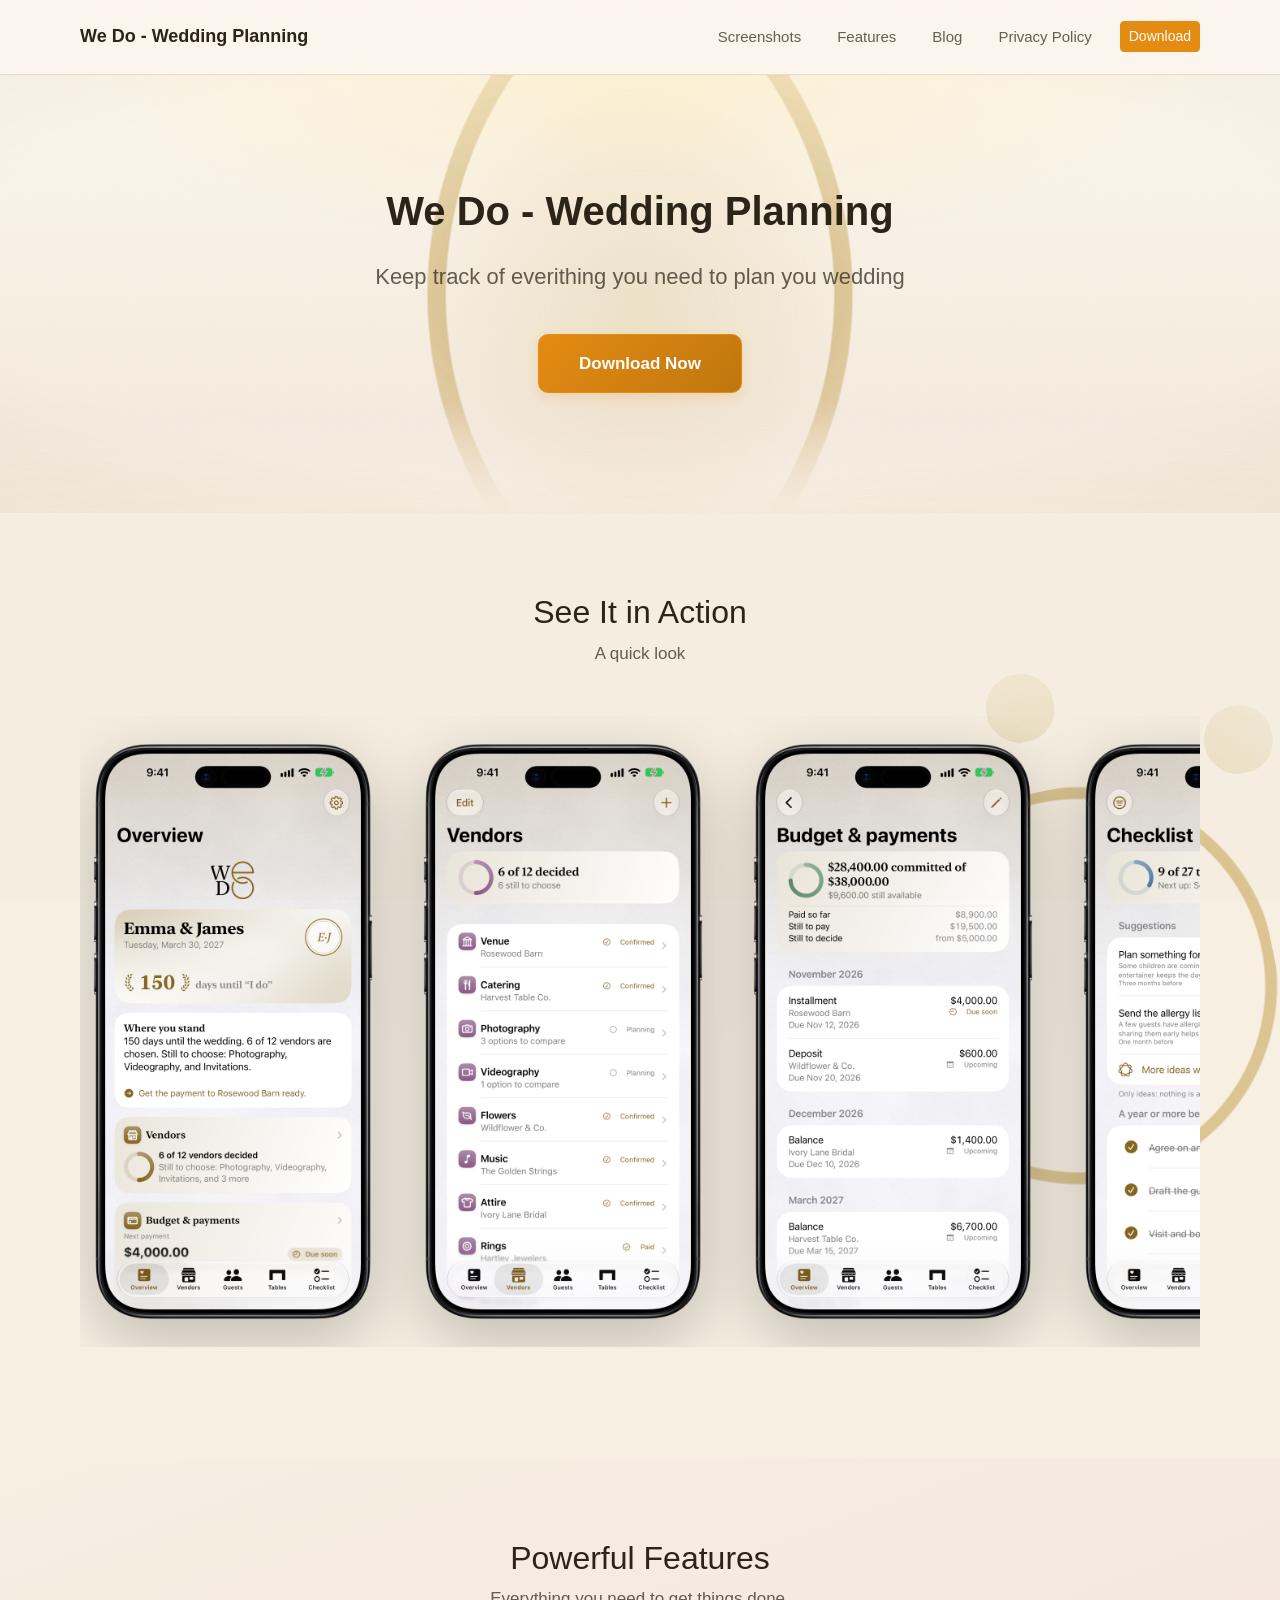
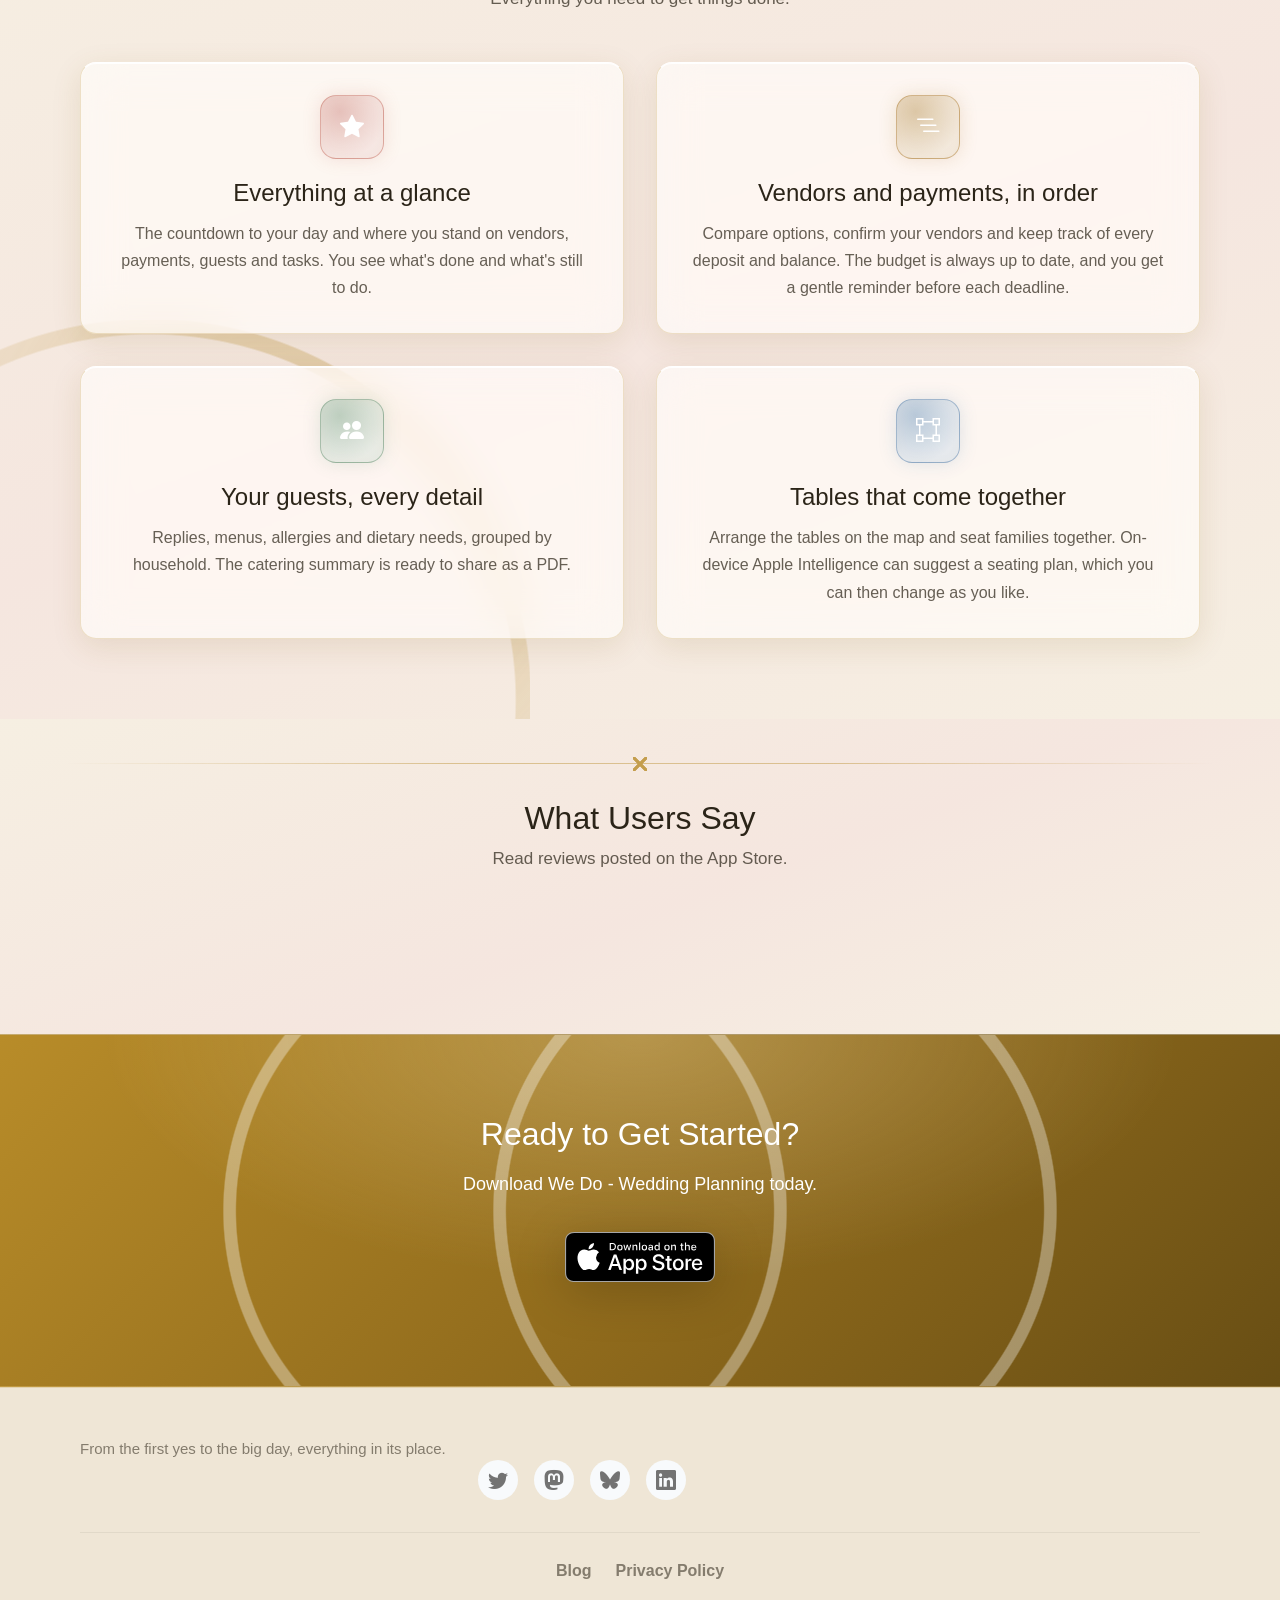
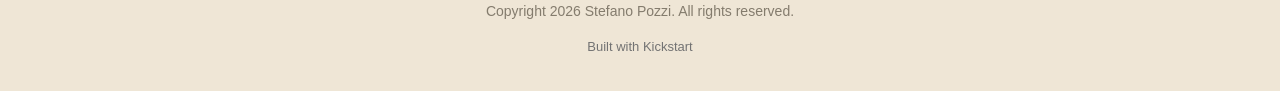
==== commit dcb92ec8: "Deploy website – 3 Nov 2026 at 17:52" ====
--- a/index.html
+++ b/index.html
@@ -330,7 +330,9 @@
     <div class="site-footer">
       <div class="container">
         <div class="footer-content">
-          <div class="footer-brand"></div>
+          <div class="footer-brand">
+            <p class="footer-tagline">From the first yes to the big day, everything in its place.</p>
+          </div>
           <div class="footer-social">
             <a href="https://x.com/Ste_Pozzi" class="social-link"><i class="bi-twitter"></i></a>
             <a href="https://iosdev.space/@stepozzi" class="social-link"><i class="bi-mastodon"></i></a>
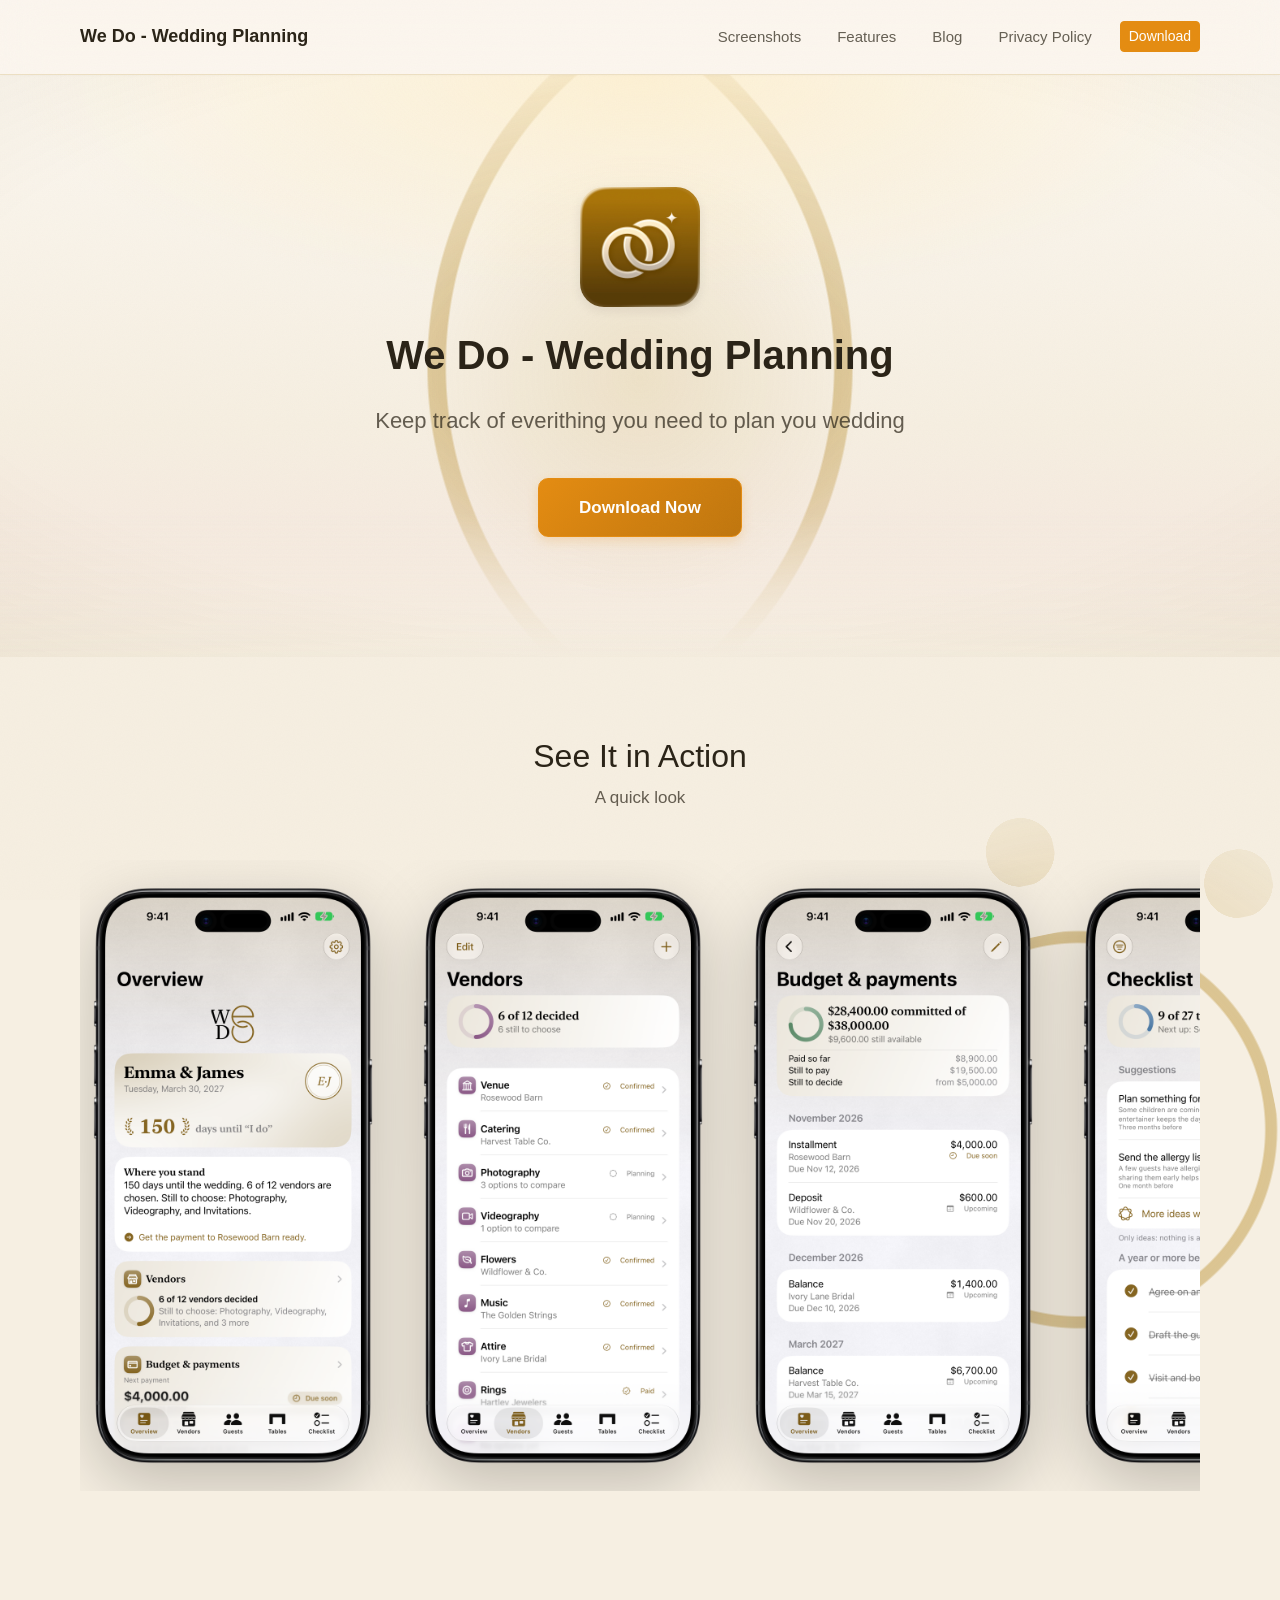
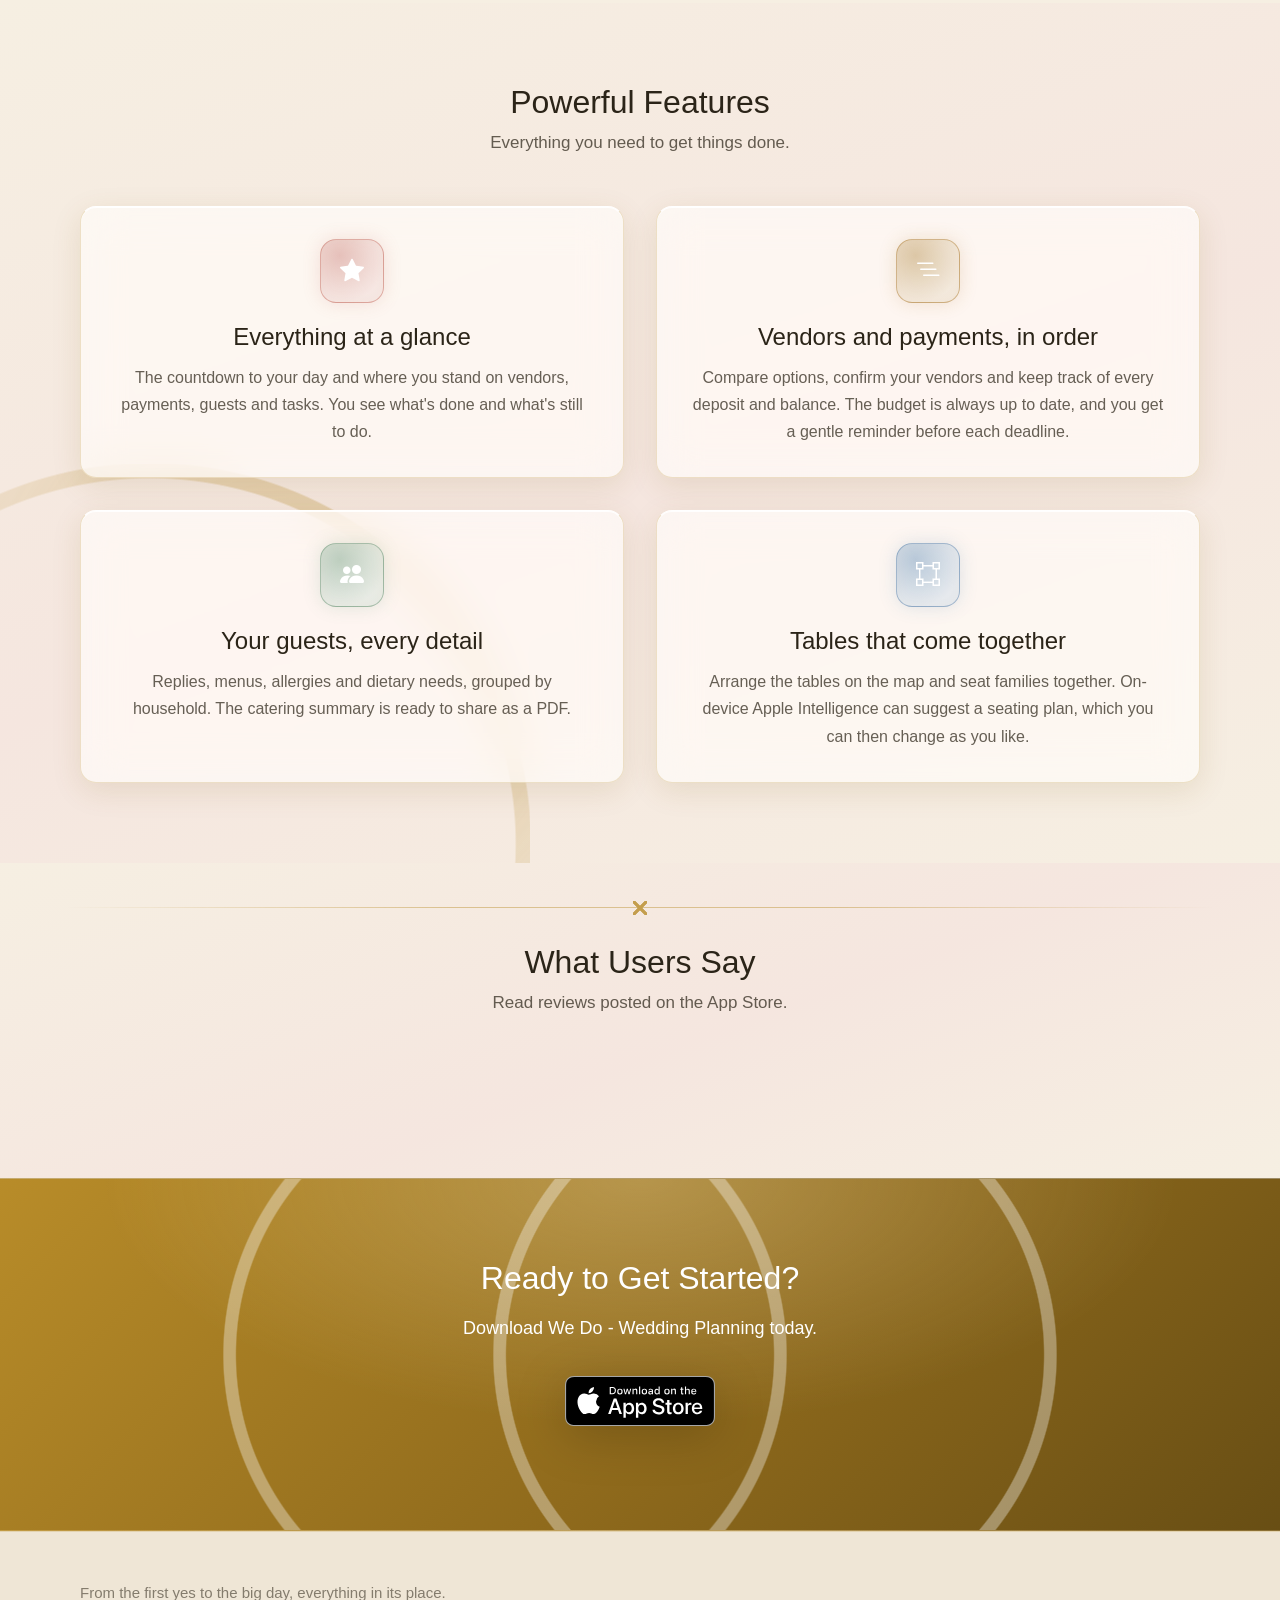
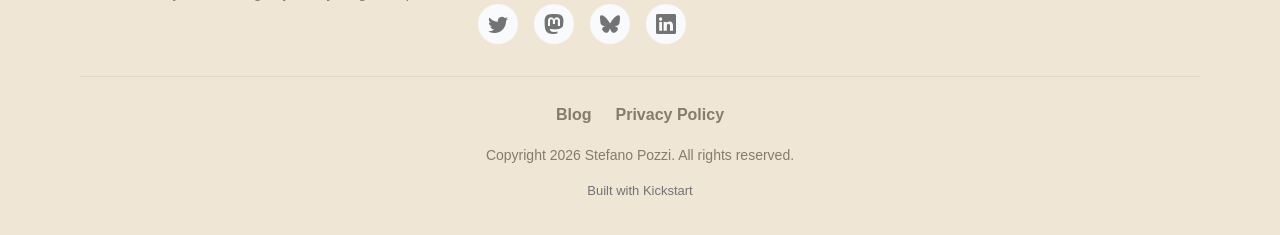
==== commit 78417eeb: "Deploy website – 3 Nov 2026 at 18:17" ====
--- a/index.html
+++ b/index.html
@@ -5,8 +5,8 @@
     <meta property="og:site_name" content="We Do - Wedding Planning" />
     <meta property="og:title" content="We Do - Wedding Planning" />
     <meta name="twitter:title" content="We Do - Wedding Planning" />
-    <meta property="og:url" content="https://example.com/" />
-    <meta name="twitter:domain" content="example.com" />
+    <meta property="og:url" content="https://www.wedoplan.app/" />
+    <meta name="twitter:domain" content="wedoplan.app" />
     <meta name="twitter:card" content="summary_large_image" />
     <meta name="twitter:dnt" content="on" />
     <meta charset="utf-8" />
@@ -17,7 +17,8 @@
     <link href="css/bootstrap.min.css" rel="stylesheet" />
     <link href="css/bootstrap-icons.min.css" rel="stylesheet" />
     <link href="css/ignite-core.min.css" rel="stylesheet" />
-    <link href="https://example.com/" rel="canonical" />
+    <link href="https://www.wedoplan.app/" rel="canonical" />
+    <link href="images/favicon.png" rel="icon" />
     <link href="css/styles.css" rel="stylesheet" />
     <style>
 :root {
@@ -55,6 +56,7 @@
         <div id="hero" class="hero hero-centered">
           <div class="container">
             <div class="hero-content">
+              <img src="images/app-icon.png" alt="App Icon" class="hero-app-icon" />
               <h1 class="hero-title">We Do - Wedding Planning</h1>
               <p class="hero-subtitle">Keep track of everithing you need to plan you wedding</p>
               <div class="hero-cta">
